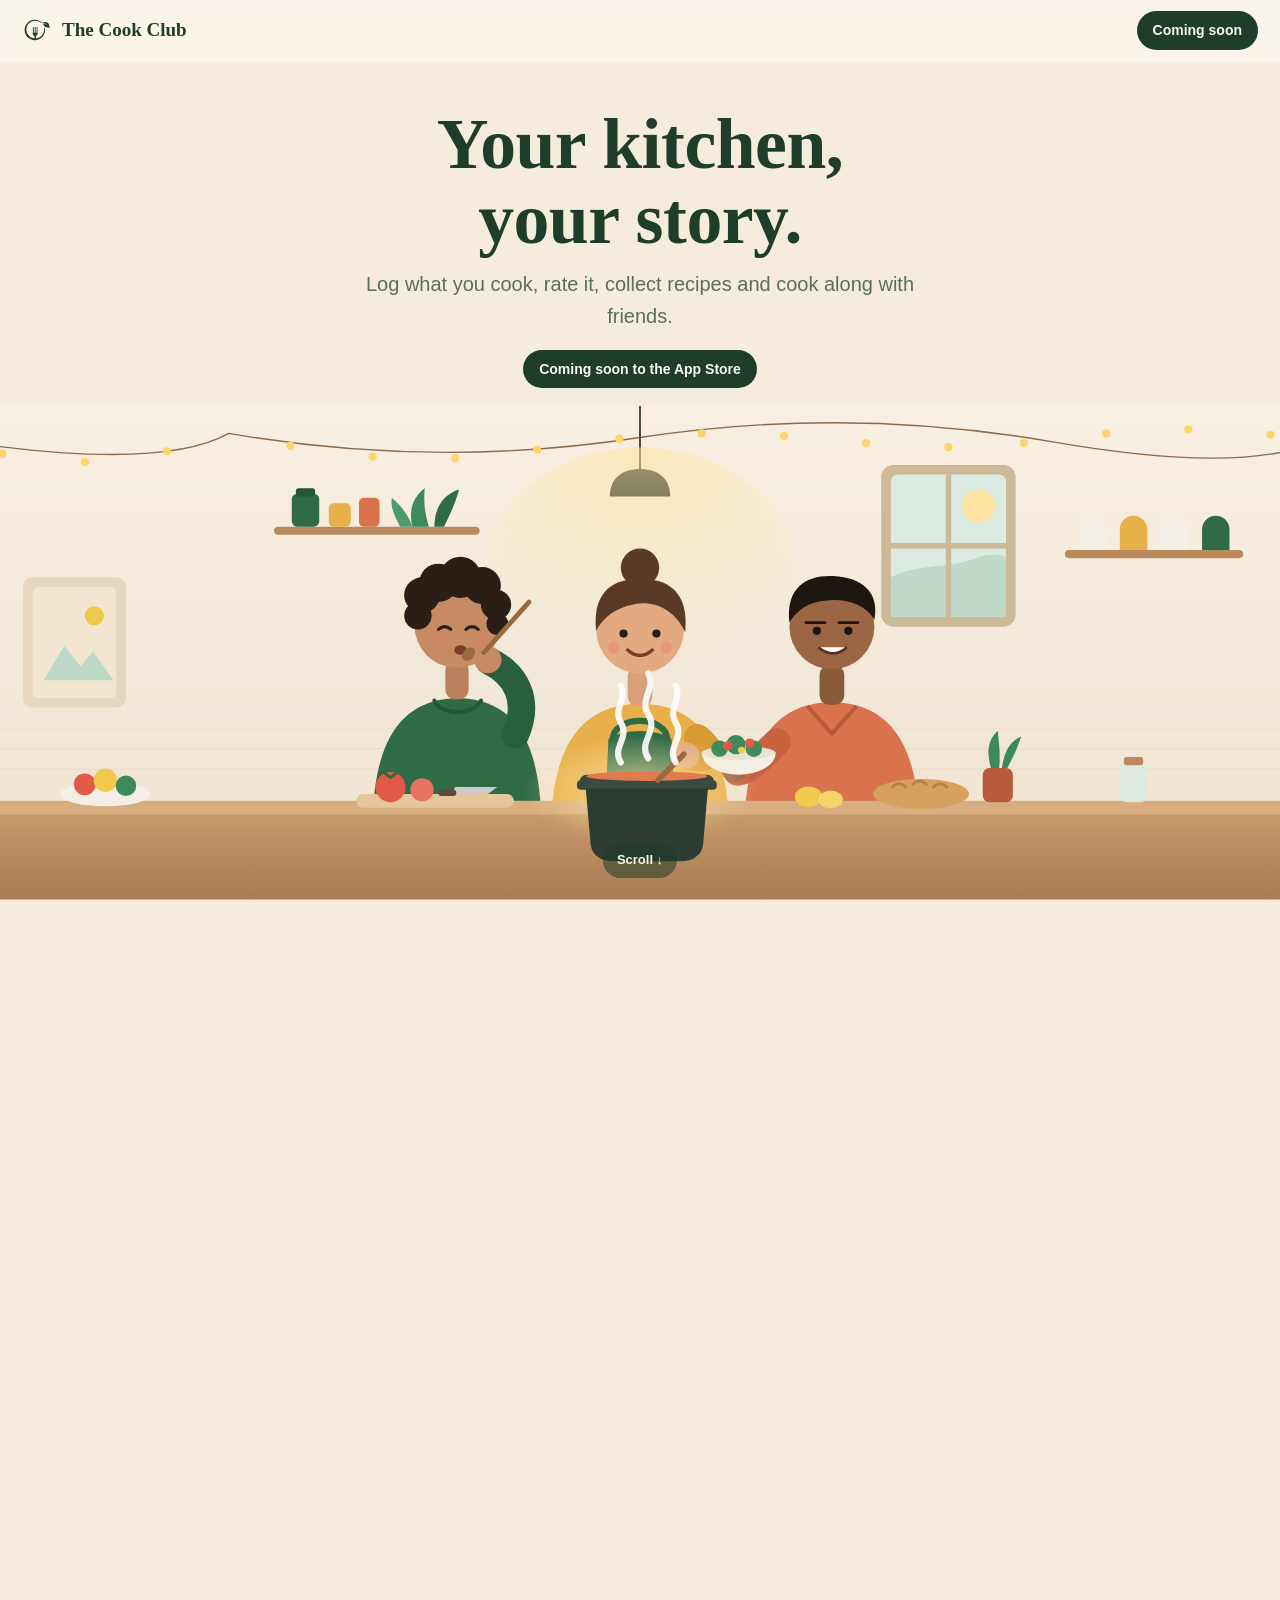
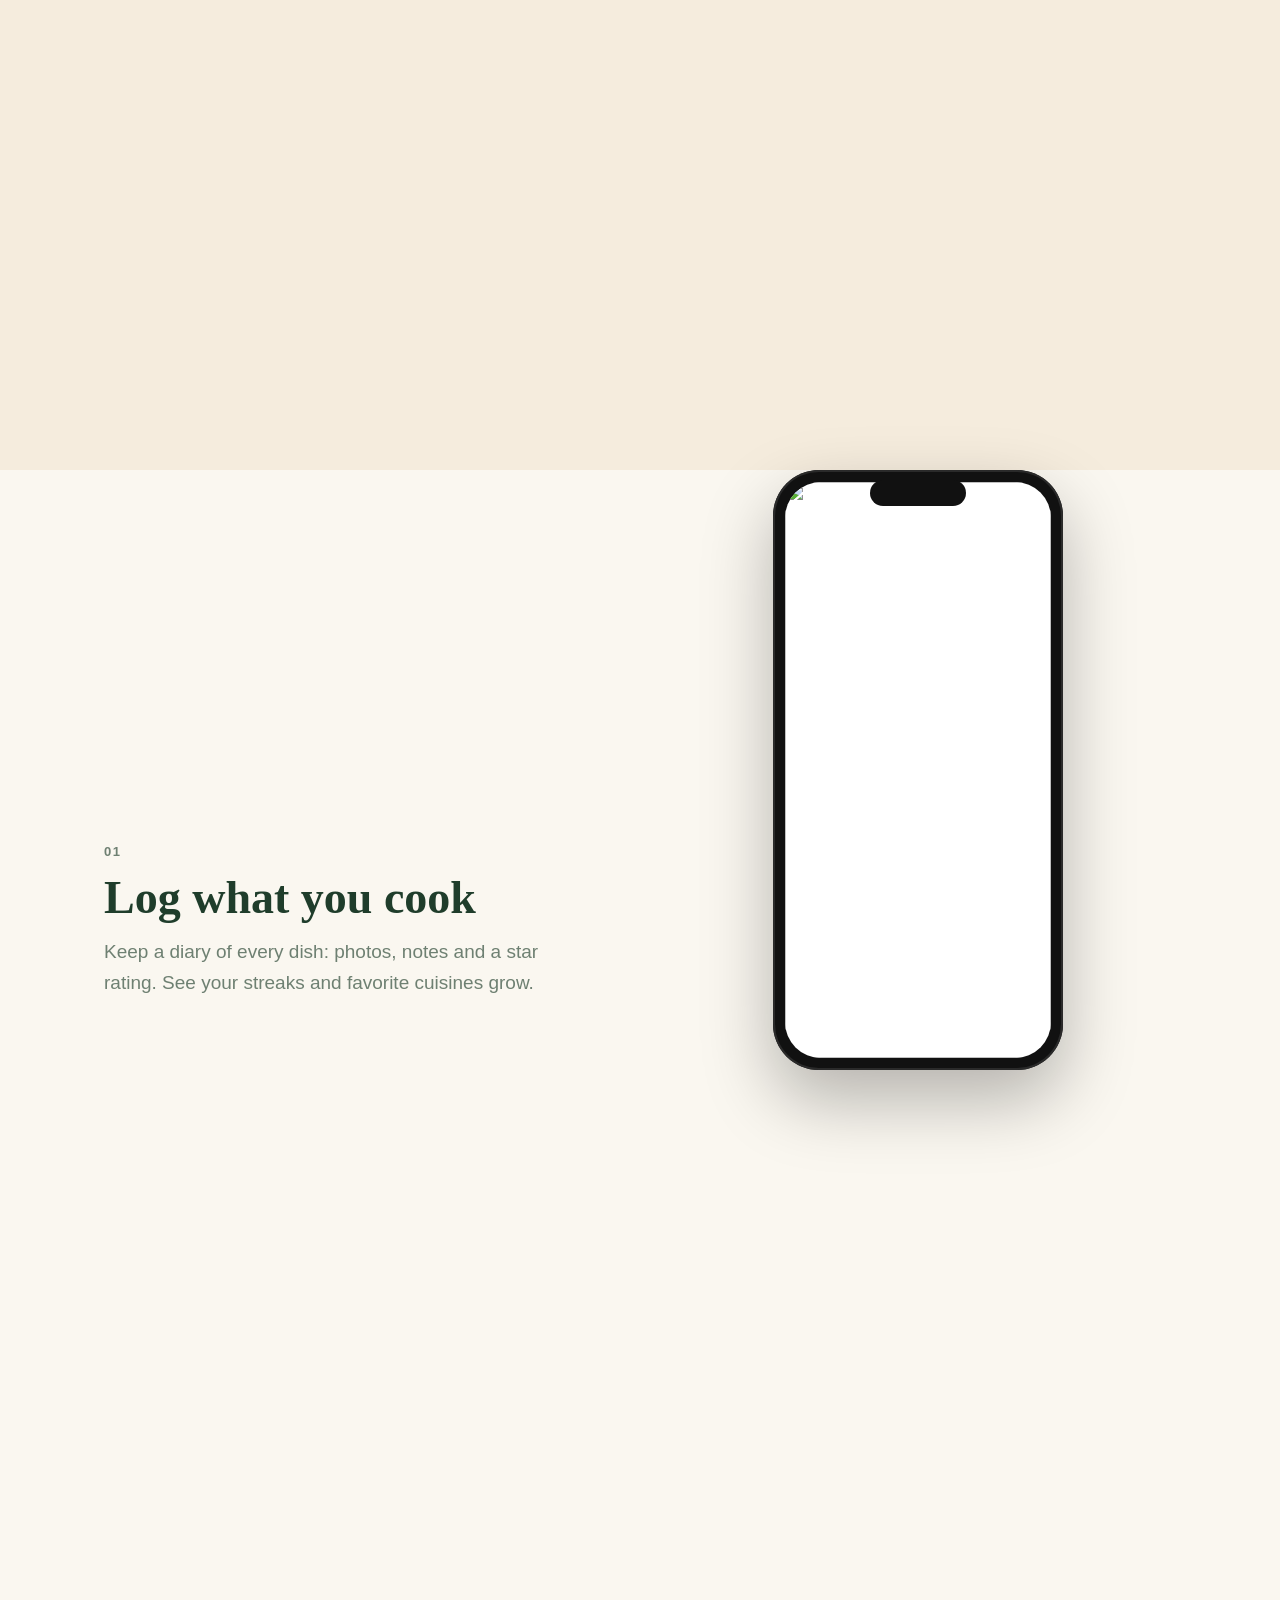
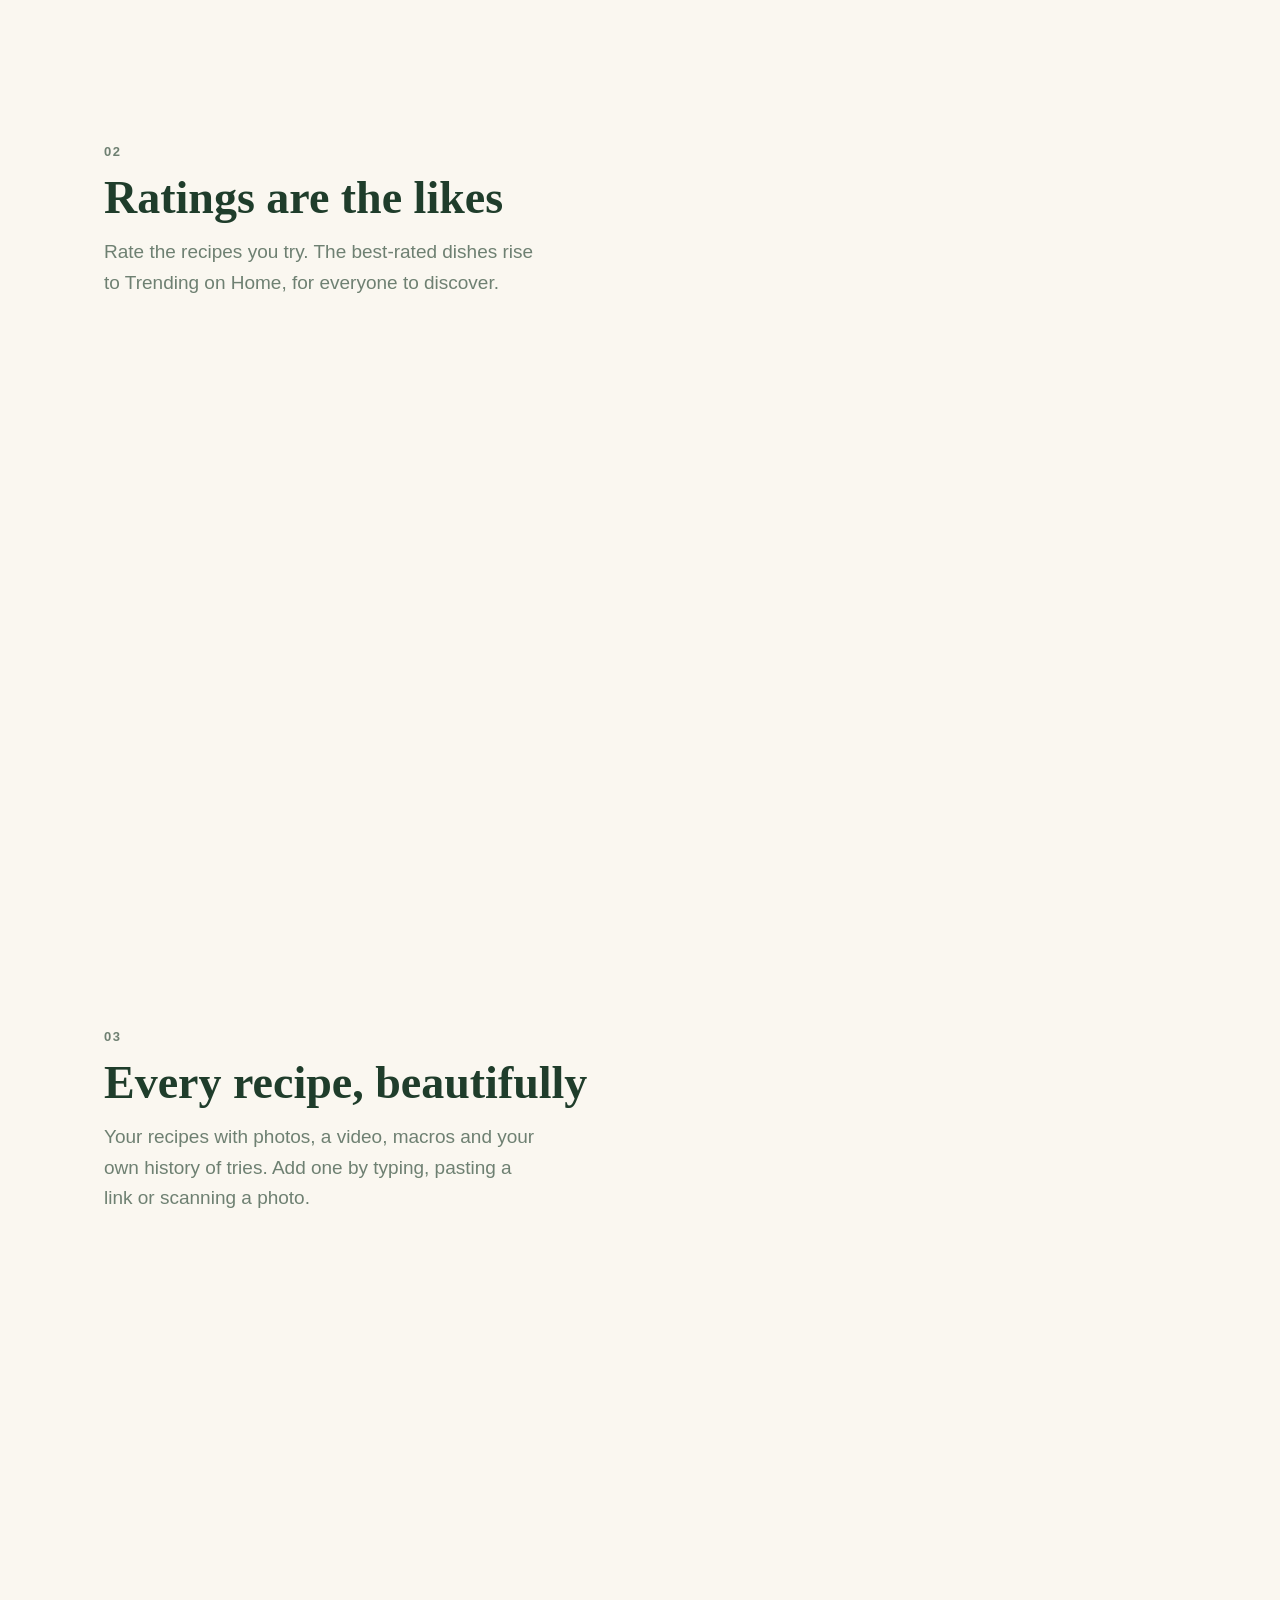
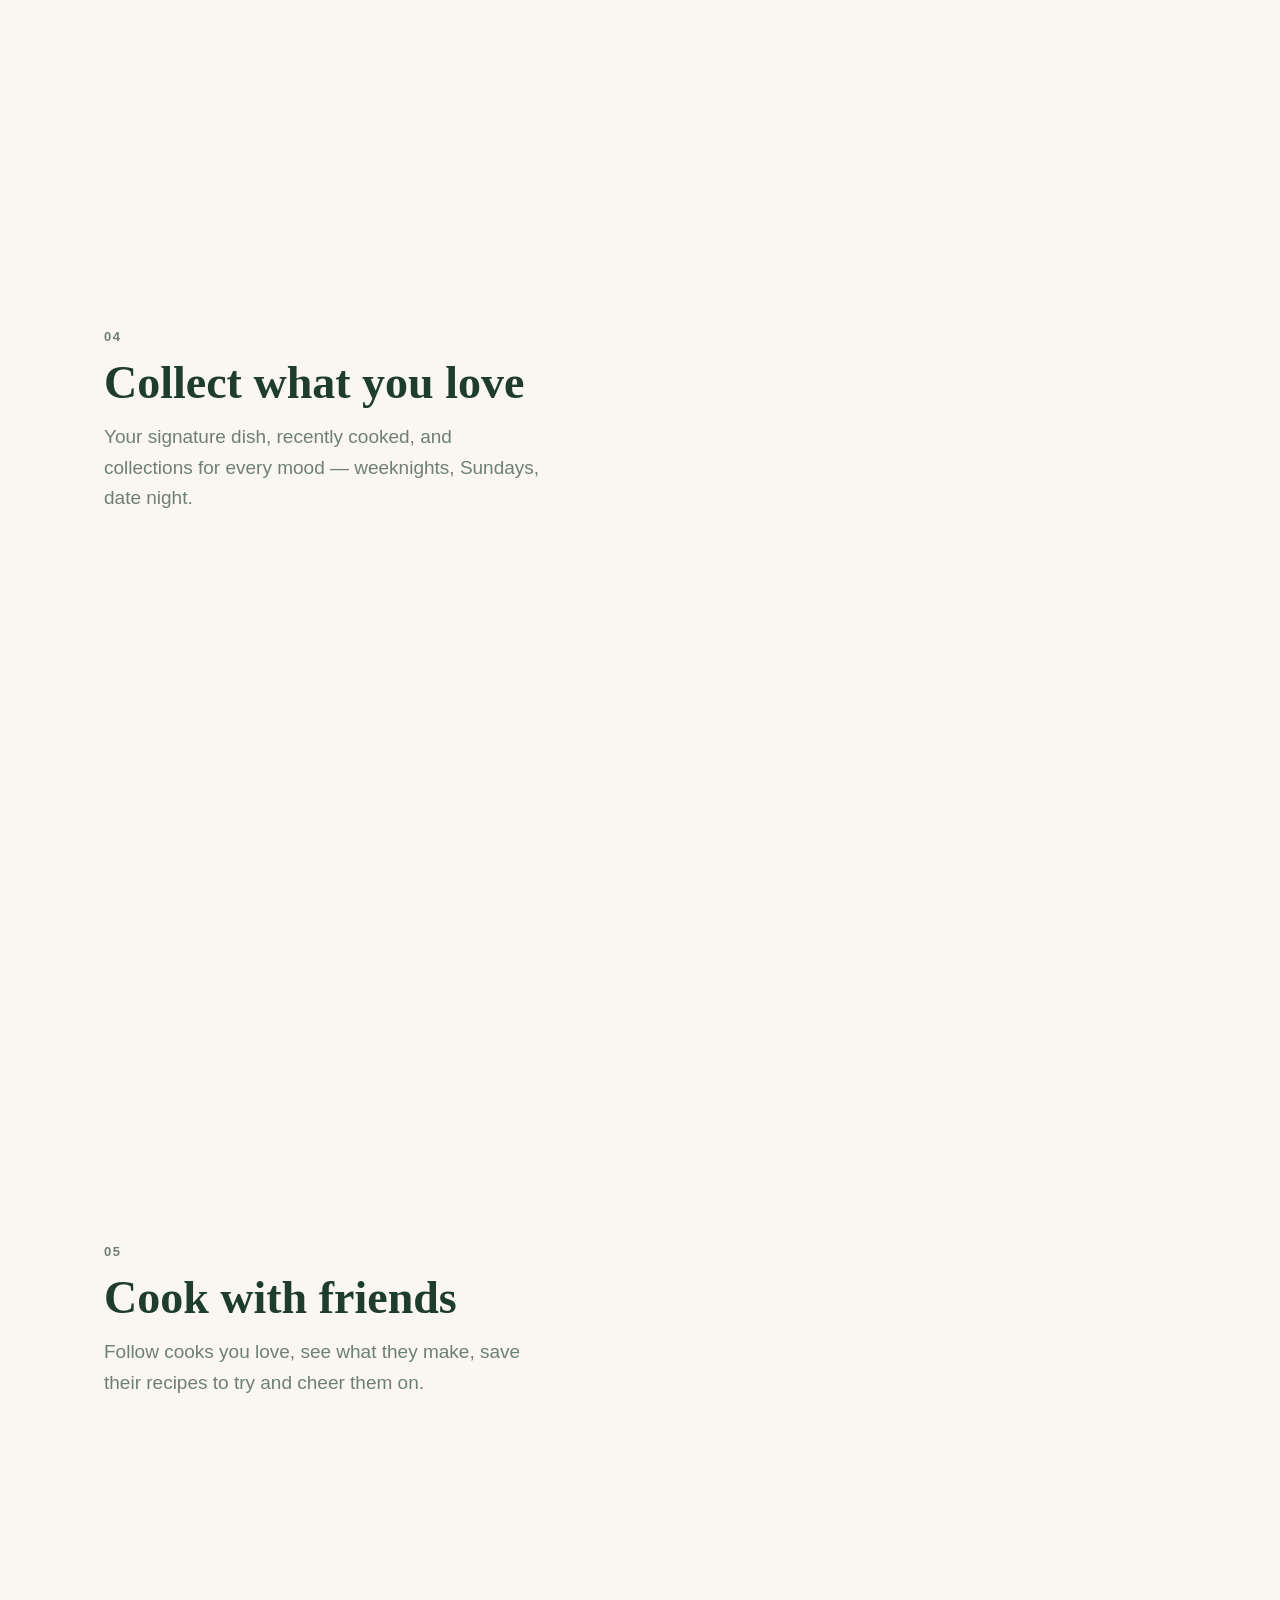
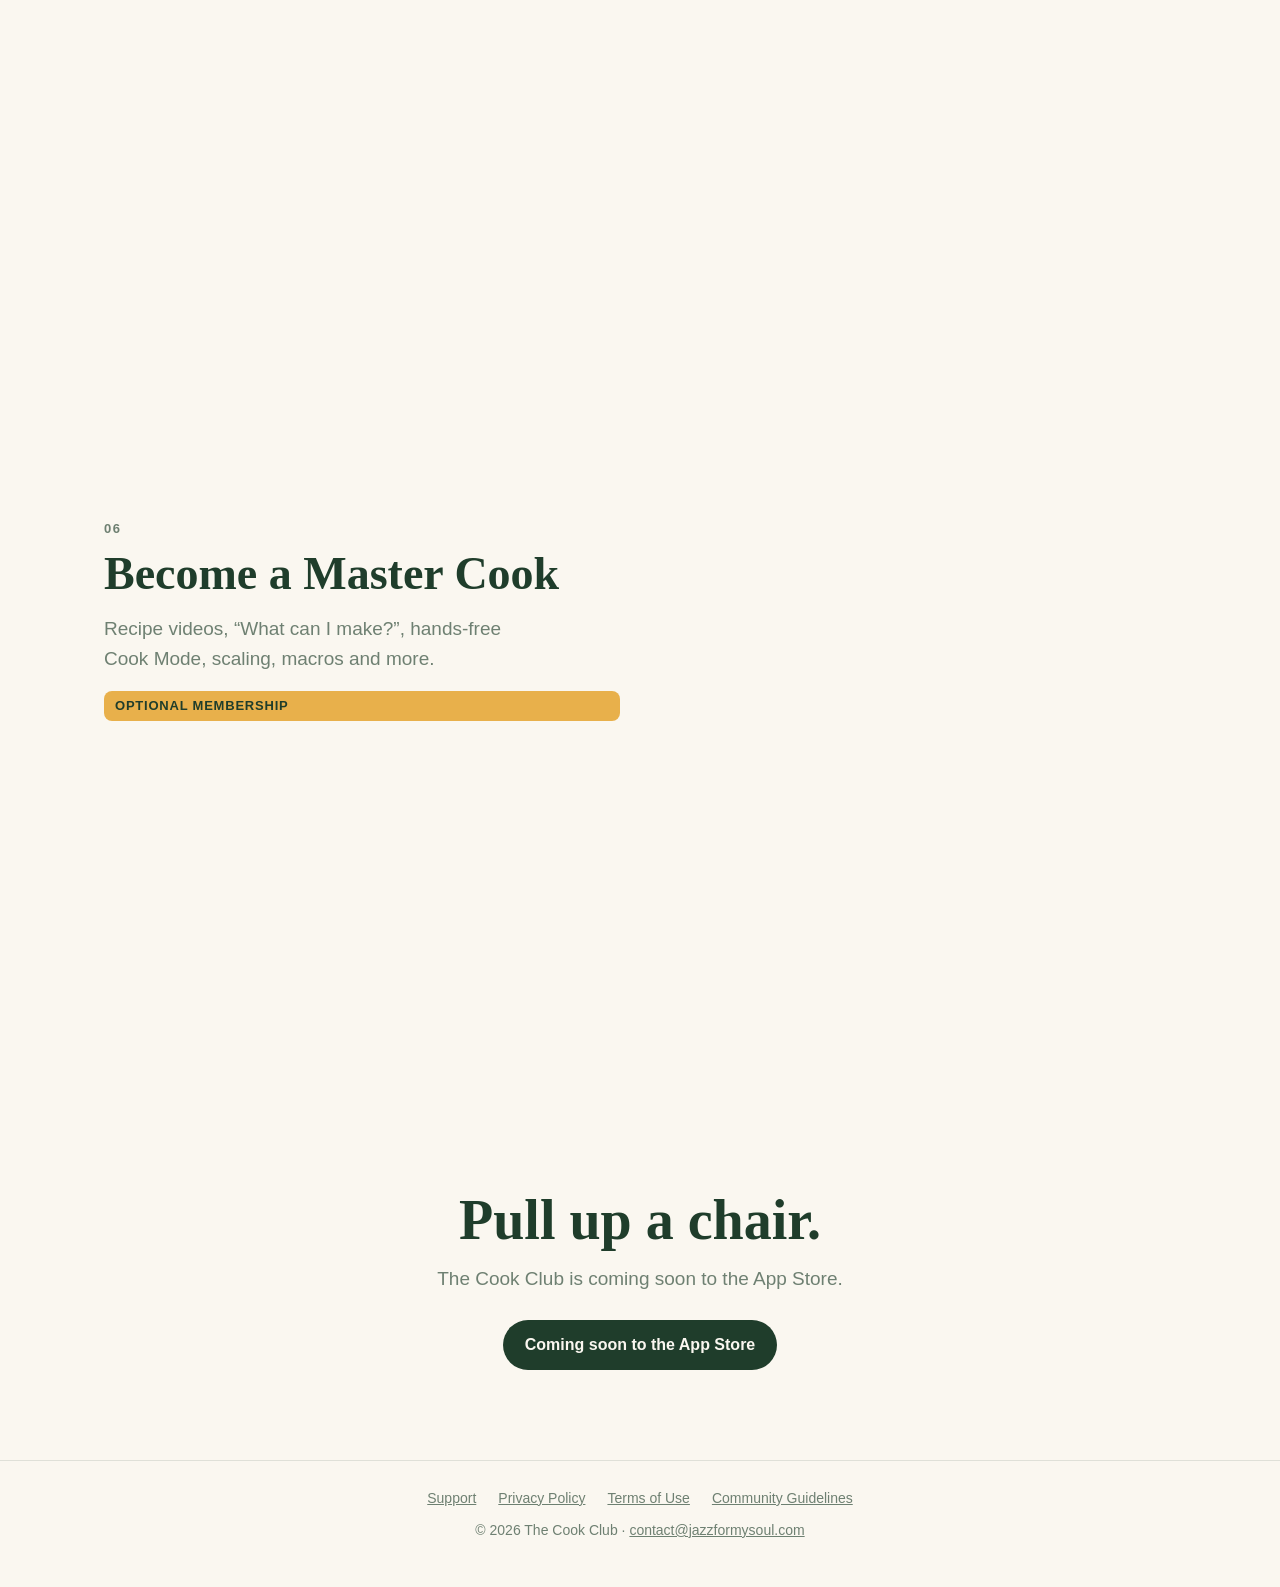
==== index.html @ 95373dc4 "Add files via upload" ====
<!doctype html>
<html lang="en"><head><meta charset="utf-8">
<meta name="viewport" content="width=device-width,initial-scale=1">
<title>The Cook Club — your kitchen, your story</title>
<meta name="description" content="Log what you cook, rate it, collect recipes and cook along with friends. Coming soon to the App Store.">
<meta name="color-scheme" content="light dark">
<meta property="og:title" content="The Cook Club — your kitchen, your story">
<meta property="og:description" content="Log what you cook, rate it, collect recipes and cook along with friends.">
<meta property="og:image" content="https://jointhecookclub.com/email/welcome-cooking.png">
<link rel="icon" href="logo.svg" type="image/svg+xml">
<link rel="apple-touch-icon" href="logo.png">
<style>
:root{ --bg:#FAF7F0; --card:#fff; --text:#1F3D2B; --muted:rgba(31,61,43,.64); --line:rgba(31,61,43,.12); --soft:#EFE9DA; --wall:#F5ECDD; }
@media (prefers-color-scheme: dark){ :root{ --bg:#121212; --card:#1E1E1E; --text:#E3E3E3; --muted:rgba(255,255,255,.62); --line:rgba(255,255,255,.10); --soft:#262626; } }
*{ box-sizing:border-box; }
html{ -webkit-text-size-adjust:100%; }
body{ margin:0; background:var(--bg); color:var(--text); font-family:-apple-system,BlinkMacSystemFont,"Segoe UI",Roboto,Helvetica,Arial,sans-serif; font-size:17px; line-height:1.6; overflow-x:hidden; }
.serif{ font-family:Georgia,"Times New Roman",serif; }
/* header */
header{ position:fixed; inset:0 0 auto 0; z-index:50; height:62px; display:flex; align-items:center; justify-content:space-between; padding:0 22px;
  background:color-mix(in srgb, var(--bg) 78%, transparent); backdrop-filter:saturate(1.4) blur(14px); -webkit-backdrop-filter:saturate(1.4) blur(14px); border-bottom:1px solid transparent; transition:border-color .3s; }
header.scrolled{ border-bottom-color:var(--line); }
header .brand{ display:flex; align-items:center; gap:10px; font-family:Georgia,serif; font-weight:700; font-size:19px; color:var(--text); text-decoration:none; }
header .brand svg{ width:30px; height:30px; }
.pill{ display:inline-block; background:var(--text); color:var(--bg); border-radius:999px; padding:8px 16px; font-weight:700; font-size:14px; }
/* hero: the picture moves while you scroll */
.hero{ height:230vh; position:relative; background:var(--wall); }
.hero .stick{ position:sticky; top:0; height:100vh; overflow:hidden; display:flex; flex-direction:column; }
.hero .title{ position:relative; z-index:5; text-align:center; padding:calc(62px + 5vh) 20px 2vh; color:#1F3D2B; will-change:transform,opacity; }
.hero h1{ font-family:Georgia,serif; font-size:clamp(36px,5.6vw,72px); line-height:1.04; margin:0 0 12px; letter-spacing:-.5px; }
.hero .sub{ font-size:clamp(16px,1.8vw,20px); color:rgba(31,61,43,.72); max-width:560px; margin:0 auto 18px; }
.hero .pill{ background:#1F3D2B; color:#FAF7F0; }
.scene{ position:relative; flex:1; min-height:0; transform-origin:50% 100%; will-change:transform; }
.scene svg{ position:absolute; inset:0; width:100%; height:100%; display:block; }
.hint{ position:absolute; left:50%; bottom:22px; transform:translateX(-50%); z-index:6; font-size:13px; font-weight:700; color:#FAF7F0; background:rgba(31,61,43,.55); padding:7px 14px; border-radius:999px; transition:opacity .4s; }
/* steam + lights */
@keyframes steam{ 0%{ transform:translateY(14px); opacity:0 } 25%{ opacity:.95 } 100%{ transform:translateY(-46px); opacity:0 } }
.st{ animation:steam 3.2s ease-in-out infinite; }
.s2{ animation-delay:1.05s } .s3{ animation-delay:2.1s }
@keyframes twinkle{ 0%,100%{ opacity:1 } 50%{ opacity:.45 } }
#lights circle{ animation:twinkle 2.6s ease-in-out infinite; } #lights circle:nth-child(2n){ animation-delay:1.3s }
/* features with the phone that stays */
.features{ position:relative; max-width:1120px; margin:0 auto; padding:0 24px; display:grid; grid-template-columns:1fr 1fr; gap:40px; }
.phone-col{ position:relative; }
.phone{ position:sticky; top:calc(50vh - 300px); margin:0 auto; width:290px; height:600px; border-radius:46px; background:#111; padding:12px; box-shadow:0 30px 70px rgba(0,0,0,.28), inset 0 0 0 2px #2a2a2a; }
.phone .screen{ position:relative; width:100%; height:100%; border-radius:36px; overflow:hidden; background:#fff; }
.phone img{ position:absolute; inset:0; width:100%; height:100%; object-fit:cover; object-position:top; opacity:0; transform:scale(1.04); transition:opacity .6s ease, transform .8s ease; }
.phone img.on{ opacity:1; transform:none; }
.phone .notch{ position:absolute; top:10px; left:50%; transform:translateX(-50%); width:96px; height:26px; background:#111; border-radius:20px; z-index:2; }
.step{ min-height:100vh; display:flex; flex-direction:column; justify-content:center; padding:40px 0; }
.step .num{ font-weight:800; font-size:13px; letter-spacing:.12em; color:var(--muted); margin-bottom:10px; }
.step h2{ font-family:Georgia,serif; font-size:clamp(30px,4vw,46px); line-height:1.1; margin:0 0 14px; }
.step p{ color:var(--muted); font-size:19px; max-width:440px; margin:0; }
.step{ opacity:.25; transform:translateY(24px); transition:opacity .6s, transform .6s; }
.step.in{ opacity:1; transform:none; }
.mc{ display:inline-block; margin-top:16px; font-size:13px; font-weight:800; letter-spacing:.06em; background:#E8B04B; color:#1F3D2B; padding:5px 11px; border-radius:8px; }
/* end */
.end{ text-align:center; padding:120px 24px 90px; }
.end h2{ font-family:Georgia,serif; font-size:clamp(32px,5vw,56px); margin:0 0 12px; line-height:1.1; }
.end p{ color:var(--muted); margin:0 0 26px; font-size:19px; }
footer{ border-top:1px solid var(--line); padding:26px 24px 46px; font-size:14px; color:var(--muted); text-align:center; }
footer nav{ display:flex; flex-wrap:wrap; justify-content:center; gap:8px 22px; margin-bottom:10px; }
footer a{ color:var(--muted); }
/* phones: picture on top, words scroll under it */
.mini{ display:none; }
@media (max-width: 760px){
  .features{ grid-template-columns:1fr; gap:0; }
  .phone-col{ display:none; }
  .step{ min-height:auto; padding:56px 0 30px; text-align:center; align-items:center; }
  .step p{ font-size:17px; }
  .mini{ display:block; width:210px; height:434px; margin:0 auto 26px; border-radius:34px; background:#111; padding:9px; box-shadow:0 22px 50px rgba(0,0,0,.25); }
  .mini img{ width:100%; height:100%; object-fit:cover; object-position:top; border-radius:26px; display:block; }
}
@media (prefers-reduced-motion: reduce){ .st,#lights circle{ animation:none } .step{ opacity:1; transform:none } }
</style></head>
<body>
<header id="hdr"><a class="brand" href="./"><svg aria-hidden="true" xmlns="http://www.w3.org/2000/svg" viewBox="0 0 453 384"><path fill="currentColor" d="M345.7,164.7 A154.5,154.5 0 1 1 290.7,71.4 C303,80 312,84 322,85 L322,91.5 C311,91 300,88 271.0,71.4 A134.0,134.0 0 1 0 332.8,166.9 A6.5,6.5 0 0 1 345.7,164.7 Z"/><path fill="currentColor" fill-rule="evenodd" d="M320,90 C322,79 338,72 356,73 C384,75 404,92 411,118 C414,131 415,146 418,161 C402,157 383,156 365,151 C342,144 324,128 320,90 Z M324,91.5 C344,96 364,103 384,114 C364,106 344,99.5 323.5,96.5 Z"/><path fill="currentColor" d="M164.5,151 a6.5,6.5 0 0 1 13,0 V238 h-13 Z M192.5,151 a6.5,6.5 0 0 1 13,0 V238 h-13 Z M220.5,151 a6.5,6.5 0 0 1 13,0 V238 h-13 Z M164,232 H234 Q236,232 236,234 V249 C236,263 224,274 209.5,282 V330 H188.5 V282 C174,274 162,263 162,249 V234 Q162,232 164,232 Z"/></svg>The Cook Club</a><span class="pill">Coming soon</span></header>

<section class="hero" id="hero">
  <div class="stick">
    <div class="title" id="title">
      <h1>Your kitchen,<br>your story.</h1>
      <div class="sub">Log what you cook, rate it, collect recipes and cook along with friends.</div>
      <span class="pill">Coming soon to the App Store</span>
    </div>
    <div class="scene" id="scene"><svg xmlns="http://www.w3.org/2000/svg" viewBox="-400 0 2000 720" preserveAspectRatio="xMidYMax slice" role="img" aria-label="Three friends cooking together in a warm kitchen">
  <defs>
    <linearGradient id="wall" x1="0" y1="0" x2="0" y2="1"><stop offset="0" stop-color="#F7EFE2"/><stop offset="1" stop-color="#EFE3CF"/></linearGradient>
    <linearGradient id="counter" x1="0" y1="0" x2="0" y2="1"><stop offset="0" stop-color="#C99A6B"/><stop offset="1" stop-color="#A97B52"/></linearGradient>
    <radialGradient id="glow" cx="0.5" cy="0.5" r="0.5"><stop offset="0" stop-color="#FFE7A8" stop-opacity=".75"/><stop offset="1" stop-color="#FFE7A8" stop-opacity="0"/></radialGradient>
    <radialGradient id="lampglow" cx="0.5" cy="0" r="0.8"><stop offset="0" stop-color="#FFE3A0" stop-opacity=".55"/><stop offset="1" stop-color="#FFE3A0" stop-opacity="0"/></radialGradient>
  </defs>

  <!-- ===== back layer: wall, window, shelf, lamps ===== -->
  <g id="bg">
    <rect x="-400" width="2000" height="720" fill="url(#wall)"/>
    <!-- tiles -->
    <g opacity=".35" stroke="#E2D2B8" stroke-width="2">
      <path d="M-400 470 H1600 M-400 500 H1600 M-400 530 H1600"/>
    </g>
    <!-- window -->
    <rect x="952" y="86" width="196" height="236" rx="18" fill="#CDB89A"/>
    <rect x="966" y="100" width="168" height="208" rx="10" fill="#DCEBE2"/>
    <circle cx="1094" cy="146" r="24" fill="#FFE3A0"/>
    <path d="M966 250 C1010 228 1050 238 1090 222 C1110 214 1124 216 1134 220 V308 H966Z" fill="#BFD9C8"/>
    <rect x="1046" y="100" width="8" height="208" fill="#CDB89A"/>
    <rect x="966" y="200" width="168" height="8" fill="#CDB89A"/>
    <!-- shelf -->
    <rect x="66" y="176" width="300" height="12" rx="6" fill="#B98A5E"/>
    <rect x="92" y="128" width="40" height="48" rx="8" fill="#2F6B45"/>
    <rect x="98" y="120" width="28" height="12" rx="4" fill="#24563A"/>
    <rect x="146" y="142" width="32" height="34" rx="7" fill="#E8B04B"/>
    <rect x="190" y="134" width="30" height="42" rx="7" fill="#D9734E"/>
    <path d="M268 176 C262 150 270 132 286 120 C284 140 286 156 292 176Z" fill="#3E8A5A"/>
    <path d="M300 176 C300 146 316 128 336 122 C330 144 322 160 314 176Z" fill="#2F6B45"/>
    <path d="M250 176 C240 158 236 146 238 134 C252 146 262 160 268 176Z" fill="#4F9A69"/>
    <!-- string lights -->
    <path d="M-400 50 Q-100 96 0 40 Q300 92 600 46 T1200 52 T1600 44" fill="none" stroke="#8C6A4A" stroke-width="2"/>
    <g id="lights" fill="#FFD46B">
      <circle cx="-330" cy="70" r="6"/><circle cx="-210" cy="82" r="6"/><circle cx="-90" cy="66" r="6"/><circle cx="90" cy="58" r="6"/><circle cx="210" cy="74" r="6"/><circle cx="330" cy="76" r="6"/><circle cx="450" cy="64" r="6"/>
      <circle cx="570" cy="48" r="6"/><circle cx="690" cy="40" r="6"/><circle cx="810" cy="44" r="6"/><circle cx="930" cy="54" r="6"/><circle cx="1050" cy="60" r="6"/><circle cx="1160" cy="54" r="6"/><circle cx="1280" cy="40" r="6"/><circle cx="1400" cy="34" r="6"/><circle cx="1520" cy="42" r="6"/>
    </g>
    <rect x="1220" y="210" width="260" height="12" rx="6" fill="#B98A5E"/>
    <path d="M1240 210 h40 v-30 a20 20 0 0 0 -40 0Z" fill="#F4EFE6"/><path d="M1300 210 h40 v-30 a20 20 0 0 0 -40 0Z" fill="#E8B04B"/>
    <path d="M1360 210 h40 v-30 a20 20 0 0 0 -40 0Z" fill="#F4EFE6"/><path d="M1420 210 h40 v-30 a20 20 0 0 0 -40 0Z" fill="#2F6B45"/>
    <rect x="-300" y="250" width="150" height="190" rx="14" fill="#E6D7BE"/><rect x="-286" y="264" width="122" height="162" rx="8" fill="#F2E6D1"/>
    <path d="M-270 400 l30 -50 l24 30 l18 -22 l30 42Z" fill="#BFD9C8"/><circle cx="-196" cy="306" r="14" fill="#F2C94C"/>
    <!-- pendant lamp -->
    <line x1="600" y1="0" x2="600" y2="96" stroke="#5B4A3A" stroke-width="3"/>
    <path d="M556 132 C556 104 576 92 600 92 C624 92 644 104 644 132Z" fill="#2E3B33"/>
    <ellipse cx="600" cy="250" rx="230" ry="190" fill="url(#lampglow)"/>
  </g>

  <!-- ===== middle layer: three friends ===== -->
  <g id="people">
    <!-- Friend A (left): tasting from a spoon -->
    <g id="friendA">
      <path d="M210 600 C214 486 252 428 334 426 C416 428 452 486 456 600Z" fill="#2F6B45"/>
      <path d="M300 430 C310 452 358 452 368 430" fill="none" stroke="#24563A" stroke-width="6" stroke-linecap="round"/>
      <rect x="316" y="372" width="34" height="56" rx="14" fill="#B9825C"/>
      <circle cx="333" cy="320" r="62" fill="#C68B62"/>
      <g fill="#2B1E17">
        <circle cx="282" cy="276" r="26"/><circle cx="306" cy="258" r="28"/><circle cx="338" cy="250" r="30"/><circle cx="370" cy="262" r="27"/>
        <circle cx="390" cy="290" r="22"/><circle cx="276" cy="306" r="20"/><circle cx="392" cy="318" r="16"/>
      </g>
      <!-- eyes closed (tasting, happy) -->
      <path d="M306 326 q9 -8 18 0 M346 326 q9 -8 18 0" fill="none" stroke="#2B1E17" stroke-width="4.5" stroke-linecap="round"/>
      <circle cx="304" cy="344" r="9" fill="#E07B6A" opacity=".35"/><circle cx="370" cy="344" r="9" fill="#E07B6A" opacity=".35"/>
      <ellipse cx="338" cy="356" rx="9" ry="7" fill="#7A3B2B"/>
      <!-- arm up with spoon -->
      <path d="M418 480 C440 430 420 392 380 372" fill="none" stroke="#28603E" stroke-width="40" stroke-linecap="round"/>
      <circle cx="378" cy="370" r="20" fill="#C68B62"/>
      <path d="M372 360 L438 286" stroke="#9A6A3F" stroke-width="7" stroke-linecap="round"/>
      <ellipse cx="350" cy="362" rx="11" ry="8" fill="#9A6A3F" transform="rotate(-48 350 362)"/>
    </g>

    <!-- Friend B (center): stirring the pot -->
    <g id="friendB">
      <path d="M470 610 C474 494 514 436 600 434 C686 436 726 494 730 610Z" fill="#E8B04B"/>
      <path d="M548 610 L554 486 C574 470 626 470 646 486 L652 610Z" fill="#2F6B45"/>
      <path d="M560 488 C560 450 640 450 640 488" fill="none" stroke="#2F6B45" stroke-width="9"/>
      <rect x="582" y="380" width="36" height="58" rx="14" fill="#D9A07A"/>
      <circle cx="600" cy="326" r="64" fill="#E3AA82"/>
      <!-- hair + bun -->
      <circle cx="600" cy="236" r="28" fill="#5A3A26"/>
      <path d="M536 328 C530 266 566 252 600 252 C640 252 672 270 666 330 C652 300 626 286 600 288 C574 290 548 304 536 328Z" fill="#5A3A26"/>
      <circle cx="576" cy="332" r="6" fill="#2B1E17"/><circle cx="624" cy="332" r="6" fill="#2B1E17"/>
      <circle cx="562" cy="352" r="9" fill="#E07B6A" opacity=".35"/><circle cx="638" cy="352" r="9" fill="#E07B6A" opacity=".35"/>
      <path d="M582 356 q18 16 36 0" fill="none" stroke="#7A3B2B" stroke-width="5" stroke-linecap="round"/>
      <!-- arm to the spoon in the pot -->
      <path d="M684 484 C708 504 706 516 676 512" fill="none" stroke="#D99A35" stroke-width="40" stroke-linecap="round"/>
      <circle cx="668" cy="510" r="19" fill="#E3AA82"/>
    </g>

    <!-- Friend C (right): bringing a salad -->
    <g id="friendC">
      <path d="M752 610 C756 492 796 434 880 432 C964 434 1004 492 1008 610Z" fill="#D9734E"/>
      <path d="M844 438 L880 478 L916 438" fill="none" stroke="#B85A3A" stroke-width="6" stroke-linejoin="round"/>
      <rect x="862" y="378" width="36" height="58" rx="14" fill="#8A5A3C"/>
      <circle cx="880" cy="322" r="62" fill="#9C6644"/>
      <path d="M818 316 C812 262 846 246 882 248 C924 250 950 272 942 312 C930 290 900 280 870 284 C846 286 828 298 818 316Z" fill="#1E1611"/>
      <circle cx="858" cy="328" r="6" fill="#1E1611"/><circle cx="904" cy="328" r="6" fill="#1E1611"/>
      <path d="M842 316 h28 M890 316 h28" stroke="#1E1611" stroke-width="4" stroke-linecap="round"/>
      <path d="M860 352 q22 18 42 0" fill="#fff" stroke="#5A2E1E" stroke-width="4" stroke-linejoin="round"/>
      <!-- arm forward holding a bowl -->
      <path d="M800 490 C770 520 760 532 742 534" fill="none" stroke="#C7623F" stroke-width="40" stroke-linecap="round"/>
      <circle cx="738" cy="530" r="19" fill="#9C6644"/>
      <path d="M690 506 h108 a54 32 0 0 1 -108 0Z" fill="#F4EFE6"/>
      <ellipse cx="744" cy="506" rx="54" ry="10" fill="#E9E2D3"/>
      <g fill="#3E8A5A"><circle cx="716" cy="500" r="12"/><circle cx="740" cy="494" r="14"/><circle cx="766" cy="500" r="12"/></g>
      <circle cx="728" cy="496" r="7" fill="#E05A47"/><circle cx="760" cy="492" r="7" fill="#E05A47"/><circle cx="748" cy="502" r="5" fill="#F2C94C"/>
    </g>
  </g>

  <!-- ===== front layer: counter, pot, food ===== -->
  <g id="fg">
    <rect x="-400" y="588" width="2000" height="132" fill="url(#counter)"/>
    <rect x="-400" y="576" width="2000" height="20" fill="#D8AE80"/>
    <!-- glow + pot -->
    <ellipse cx="600" cy="560" rx="170" ry="80" fill="url(#glow)"/>
    <rect x="508" y="546" width="20" height="14" rx="6" fill="#3A4A40"/>
    <rect x="692" y="546" width="20" height="14" rx="6" fill="#3A4A40"/>
    <path d="M520 548 H700 L692 640 C690 656 676 664 660 664 H560 C544 664 530 656 528 640Z" fill="#2E3B33"/>
    <rect x="512" y="538" width="196" height="20" rx="10" fill="#3A4A40"/>
    <ellipse cx="610" cy="540" rx="88" ry="7" fill="#E07B4F"/>
    <path d="M664 508 L626 546" stroke="#9A6A3F" stroke-width="8" stroke-linecap="round"/>
    <!-- cutting board with tomatoes + knife (left) -->
    <rect x="186" y="566" width="230" height="20" rx="10" fill="#E6C79C"/>
    <circle cx="236" cy="556" r="22" fill="#E05A47"/><path d="M228 536 l8 6 l8 -6" fill="none" stroke="#2F6B45" stroke-width="4" stroke-linecap="round"/>
    <circle cx="282" cy="560" r="17" fill="#E8735F"/>
    <path d="M326 566 h52 l14 -10 h-62Z" fill="#C9CDD0"/><rect x="306" y="560" width="26" height="9" rx="4" fill="#5B4A3A"/>
    <!-- bread + herbs (right) -->
    <ellipse cx="1010" cy="566" rx="70" ry="22" fill="#D6A15E"/>
    <path d="M968 556 q10 -10 20 0 M998 552 q10 -10 20 0 M1028 556 q10 -10 20 0" fill="none" stroke="#B9823F" stroke-width="4" stroke-linecap="round"/>
    <rect x="1100" y="528" width="44" height="50" rx="10" fill="#B85A3A"/>
    <path d="M1112 528 C1104 500 1110 484 1122 474 C1124 494 1126 510 1124 528Z M1128 528 C1132 500 1142 488 1156 482 C1150 502 1142 516 1136 528Z" fill="#3E8A5A"/>
    <ellipse cx="-180" cy="566" rx="66" ry="18" fill="#F4EFE6"/><circle cx="-210" cy="552" r="16" fill="#E05A47"/><circle cx="-180" cy="546" r="17" fill="#F2C94C"/><circle cx="-150" cy="554" r="15" fill="#3E8A5A"/>
    <rect x="1300" y="520" width="40" height="58" rx="10" fill="#DCEBE2" opacity=".9"/><rect x="1306" y="512" width="28" height="12" rx="4" fill="#B98A5E"/>
    <!-- lemons -->
    <ellipse cx="846" cy="570" rx="20" ry="15" fill="#F2C94C"/><ellipse cx="878" cy="574" rx="18" ry="13" fill="#F5D46A"/>
  </g>

  <!-- steam (animated in the page) -->
  <g id="steam" fill="none" stroke="#fff" stroke-width="9" stroke-linecap="round" opacity=".9">
    <path class="st s1" d="M572 520 c-14 -22 14 -36 0 -58 c-12 -20 10 -34 0 -54"/>
    <path class="st s2" d="M612 514 c-16 -24 16 -40 0 -64 c-14 -22 12 -38 0 -60"/>
    <path class="st s3" d="M652 520 c-14 -22 14 -36 0 -58 c-12 -20 10 -34 0 -54"/>
  </g>
</svg>
</div>
    <div class="hint" id="hint">Scroll ↓</div>
  </div>
</section>

<section class="features" id="features">
  <div class="steps">
    <div class="step" data-shot="0"><div class="num">01</div><h2>Log what you cook</h2><p>Keep a diary of every dish: photos, notes and a star rating. See your streaks and favorite cuisines grow.</p></div>
    <div class="step" data-shot="1"><div class="num">02</div><h2>Ratings are the likes</h2><p>Rate the recipes you try. The best-rated dishes rise to Trending on Home, for everyone to discover.</p></div>
    <div class="step" data-shot="2"><div class="num">03</div><h2>Every recipe, beautifully</h2><p>Your recipes with photos, a video, macros and your own history of tries. Add one by typing, pasting a link or scanning a photo.</p></div>
    <div class="step" data-shot="3"><div class="num">04</div><h2>Collect what you love</h2><p>Your signature dish, recently cooked, and collections for every mood — weeknights, Sundays, date night.</p></div>
    <div class="step" data-shot="4"><div class="num">05</div><h2>Cook with friends</h2><p>Follow cooks you love, see what they make, save their recipes to try and cheer them on.</p></div>
    <div class="step" data-shot="5"><div class="num">06</div><h2>Become a Master Cook</h2><p>Recipe videos, “What can I make?”, hands-free Cook Mode, scaling, macros and more.</p><span class="mc">OPTIONAL MEMBERSHIP</span></div>
  </div>
  <div class="phone-col"><div class="phone"><div class="notch"></div><div class="screen"><img src="img/app-log.jpg" alt="" class="on"><img src="img/app-home.jpg" alt=""><img src="img/app-recipe.jpg" alt=""><img src="img/app-recipes.jpg" alt=""><img src="img/app-profile.jpg" alt=""><img src="img/app-premium.jpg" alt=""></div></div></div>
</section>

<section class="end">
  <h2>Pull up a chair.</h2>
  <p>The Cook Club is coming soon to the App Store.</p>
  <span class="pill" style="font-size:16px;padding:12px 22px;">Coming soon to the App Store</span>
</section>
<footer><nav><a href="support.html">Support</a><a href="privacy.html">Privacy Policy</a><a href="terms.html">Terms of Use</a><a href="guidelines.html">Community Guidelines</a></nav>© 2026 The Cook Club · <a href="mailto:contact@jazzformysoul.com">contact@jazzformysoul.com</a></footer>

<script>
(function(){
  var reduce = window.matchMedia && window.matchMedia('(prefers-reduced-motion: reduce)').matches;
  var hero = document.getElementById('hero'), scene = document.getElementById('scene'), title = document.getElementById('title'), hint = document.getElementById('hint'), hdr = document.getElementById('hdr');
  var L = { bg: scene.querySelector('#bg'), people: scene.querySelector('#people'), fg: scene.querySelector('#fg'), steam: scene.querySelector('#steam') };
  var ticking = false;
  function frame(){
    ticking = false;
    var y = window.scrollY, h = hero.offsetHeight - window.innerHeight;
    var p = Math.max(0, Math.min(1, y / h));
    hdr.classList.toggle('scrolled', y > 10);
    hint.style.opacity = p > 0.03 ? 0 : 1;
    if(reduce) return;
    // the words drift up and fade; the kitchen zooms in, each layer at its own speed
    title.style.transform = 'translateY(' + (-p * 160) + 'px)';
    title.style.opacity = String(1 - Math.min(1, p * 1.6));
    scene.style.transform = 'scale(' + (1 + p * 0.25) + ')';
    if(L.bg) L.bg.setAttribute('transform', 'translate(0 ' + (p * 50) + ')');
    if(L.people) L.people.setAttribute('transform', 'translate(0 ' + (-p * 20) + ')');
    if(L.fg){ L.fg.setAttribute('transform', 'translate(0 ' + (-p * 60) + ')'); L.steam.setAttribute('transform', 'translate(0 ' + (-p * 60) + ')'); }
  }
  window.addEventListener('scroll', function(){ if(!ticking){ ticking = true; requestAnimationFrame(frame); } }, { passive:true });
  window.addEventListener('resize', frame); frame();
  // the phone shows the screen for the step you're reading
  var shots = document.querySelectorAll('.phone img'), steps = document.querySelectorAll('.step');
  var io = new IntersectionObserver(function(es){ es.forEach(function(e){
    if(e.isIntersecting){ e.target.classList.add('in'); var i = +e.target.dataset.shot; shots.forEach(function(s, k){ s.classList.toggle('on', k === i); }); }
    else e.target.classList.remove('in');
  }); }, { rootMargin:'-45% 0px -45% 0px' });
  steps.forEach(function(s){ io.observe(s); });
})();
</script>
</body></html>
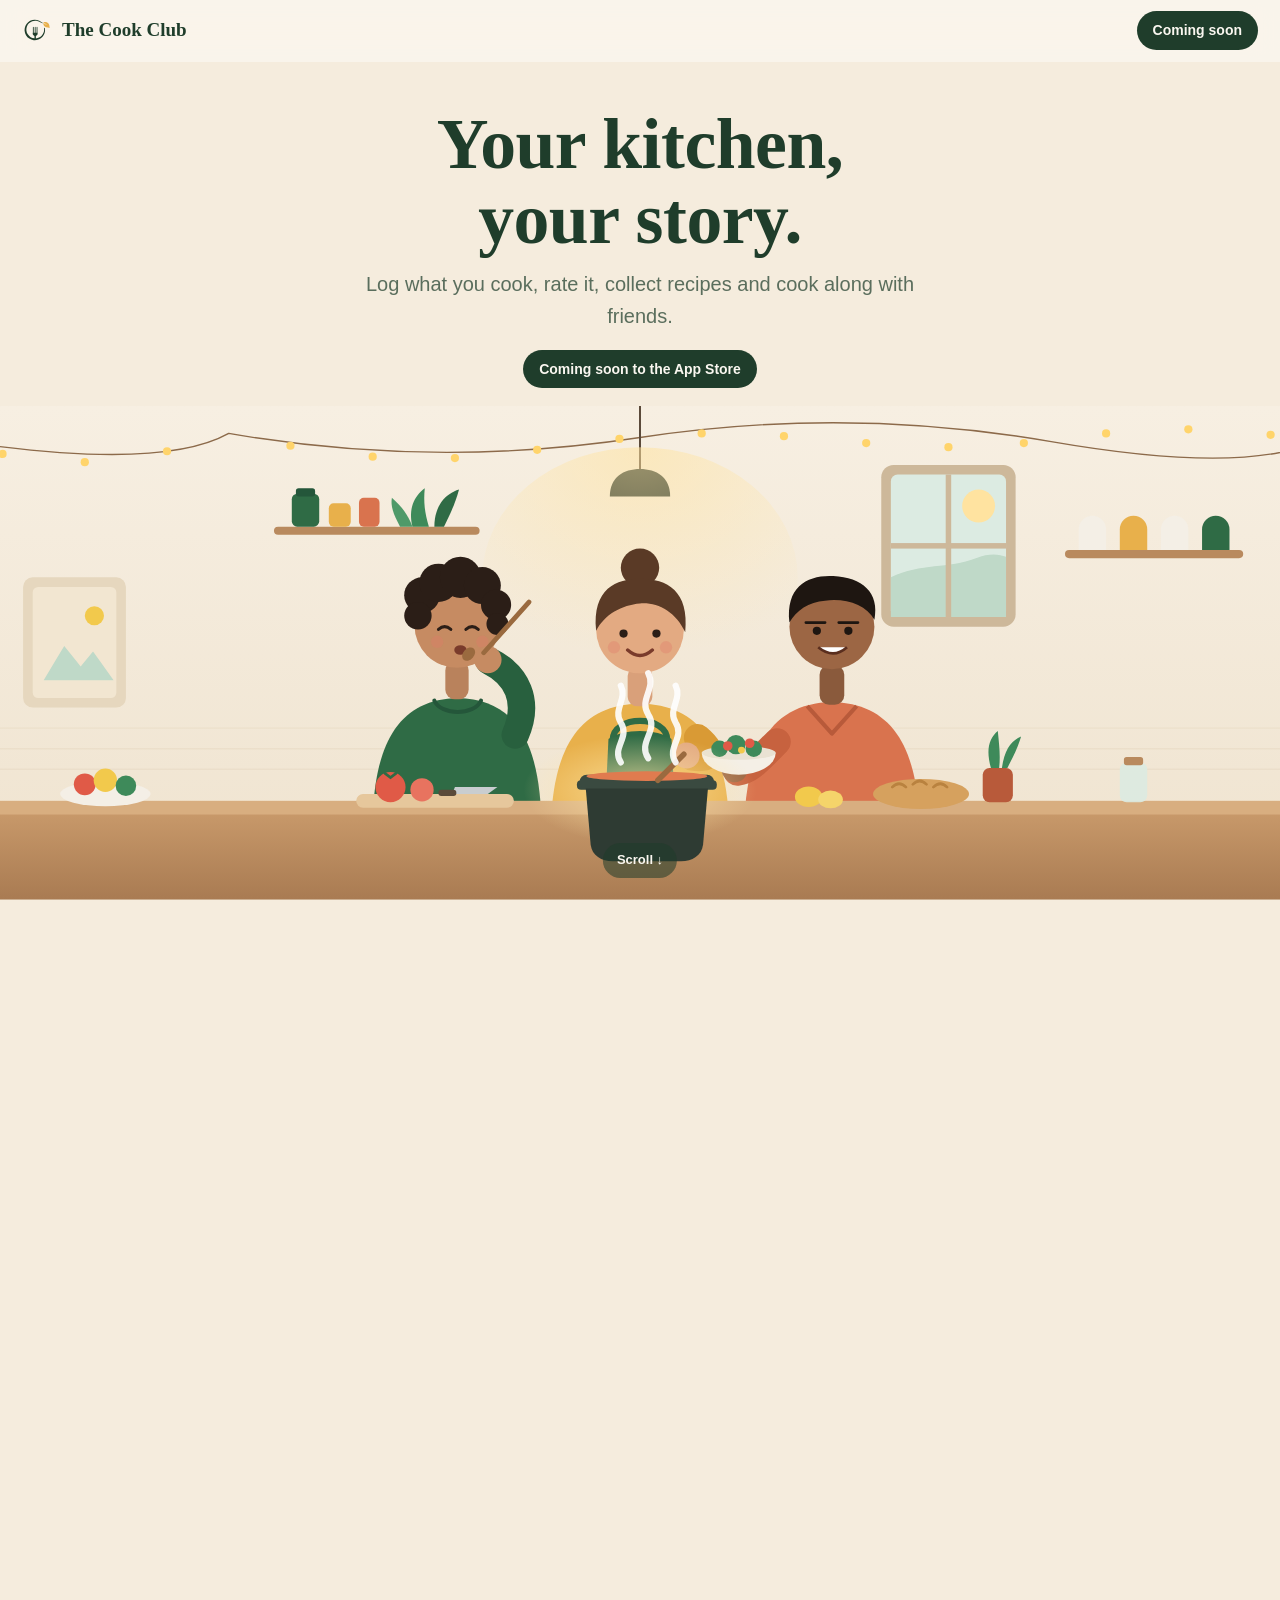
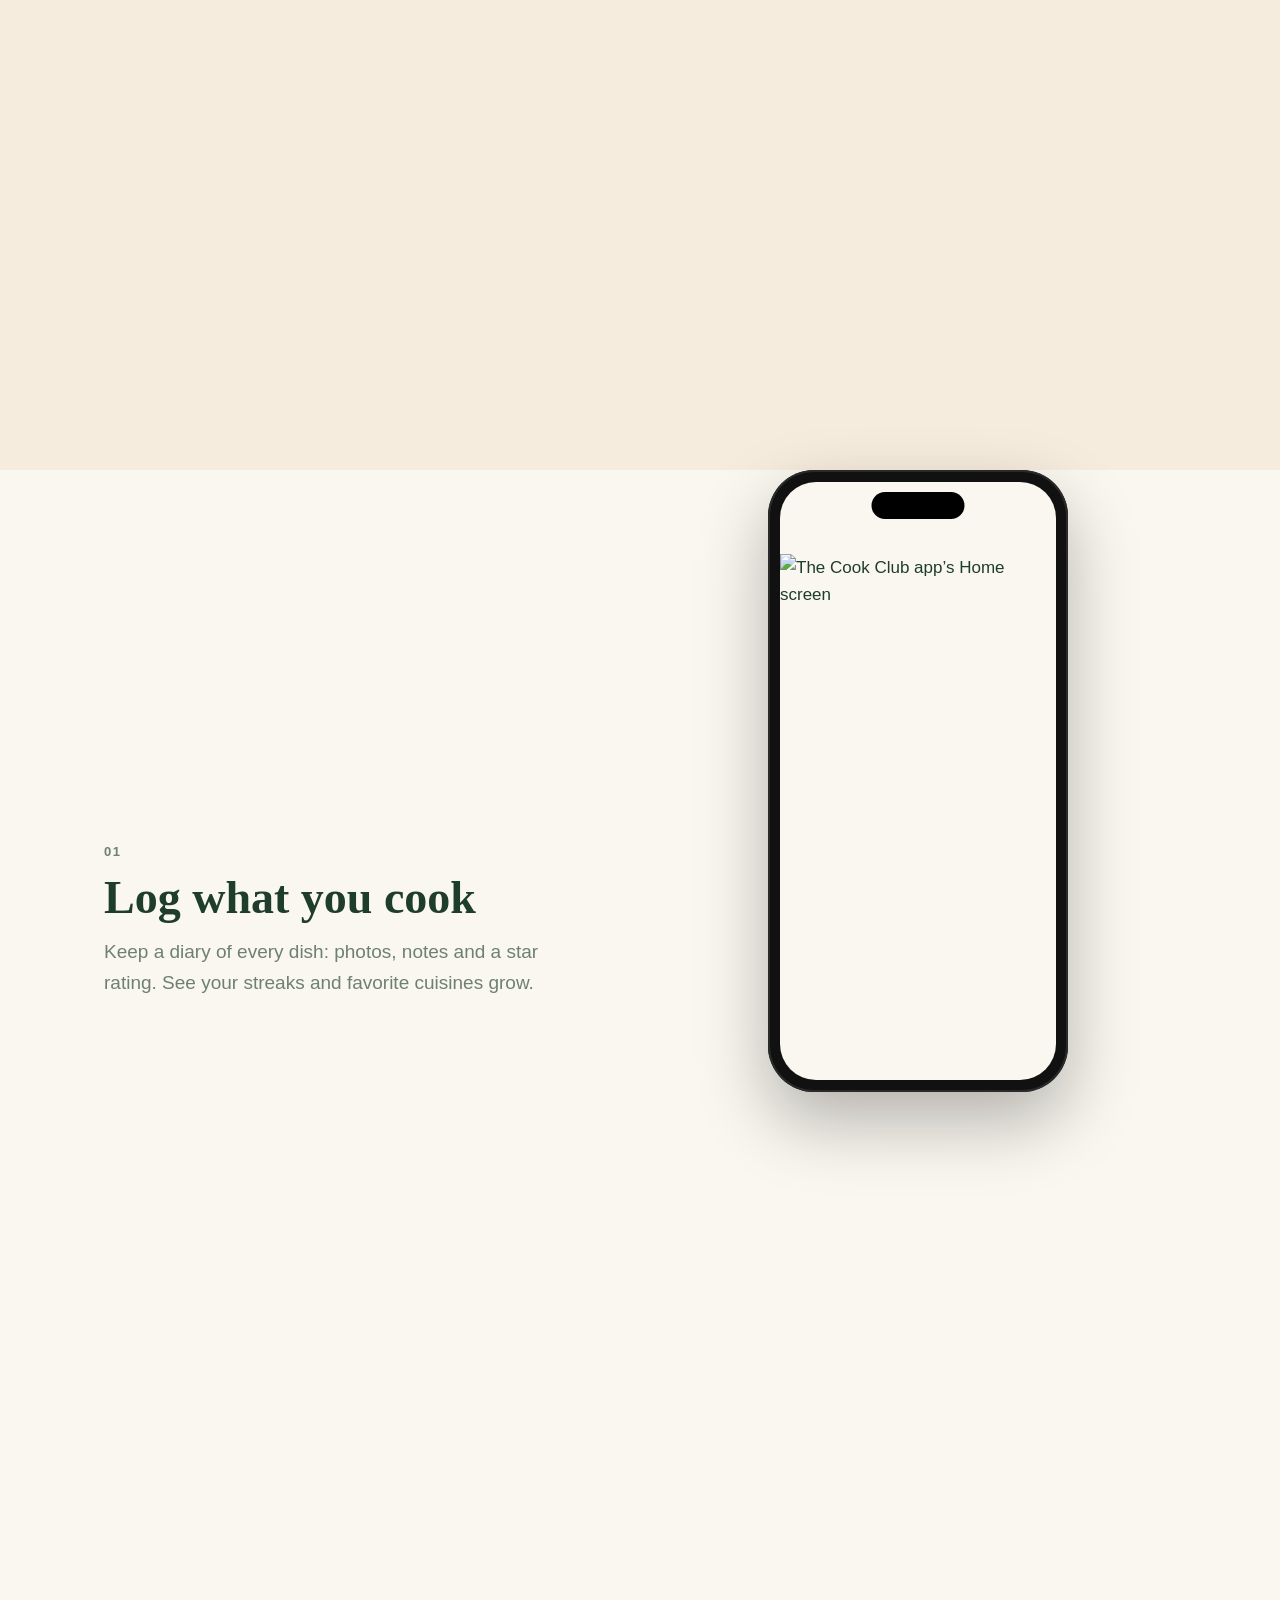
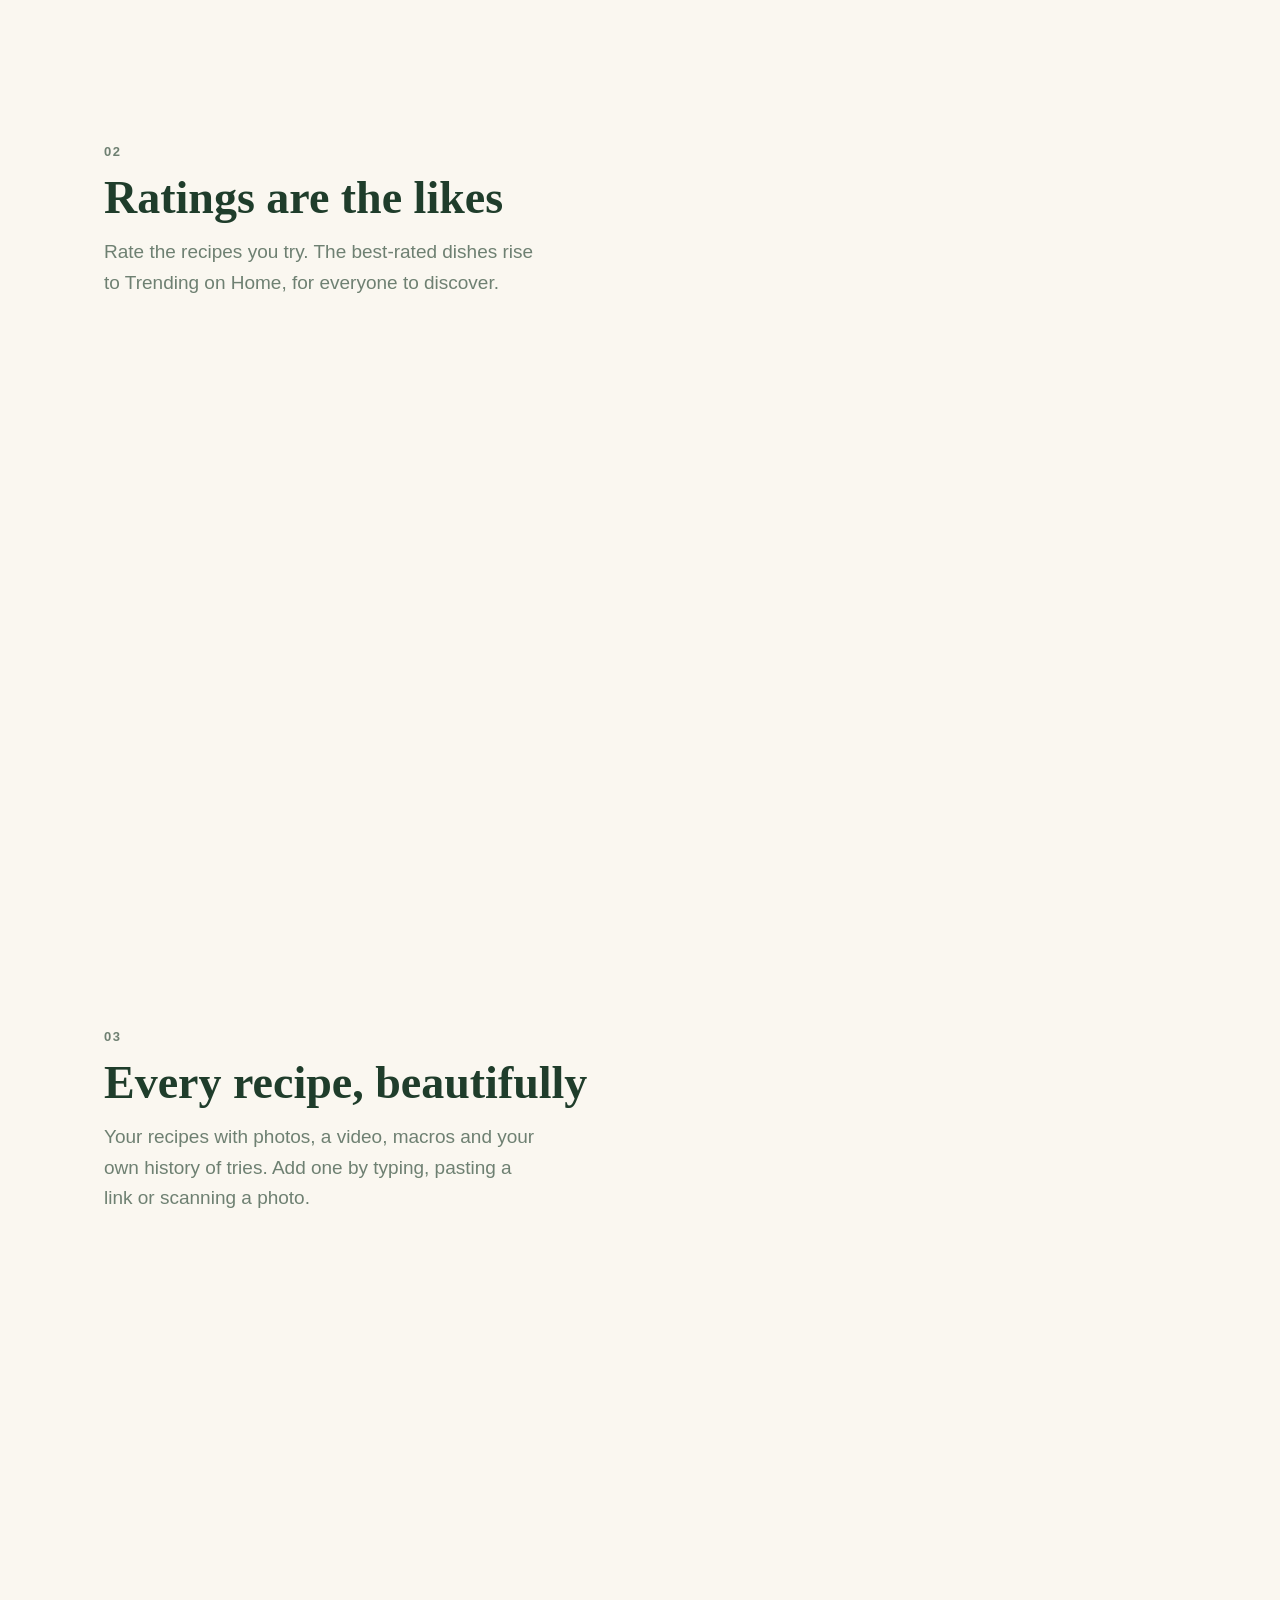
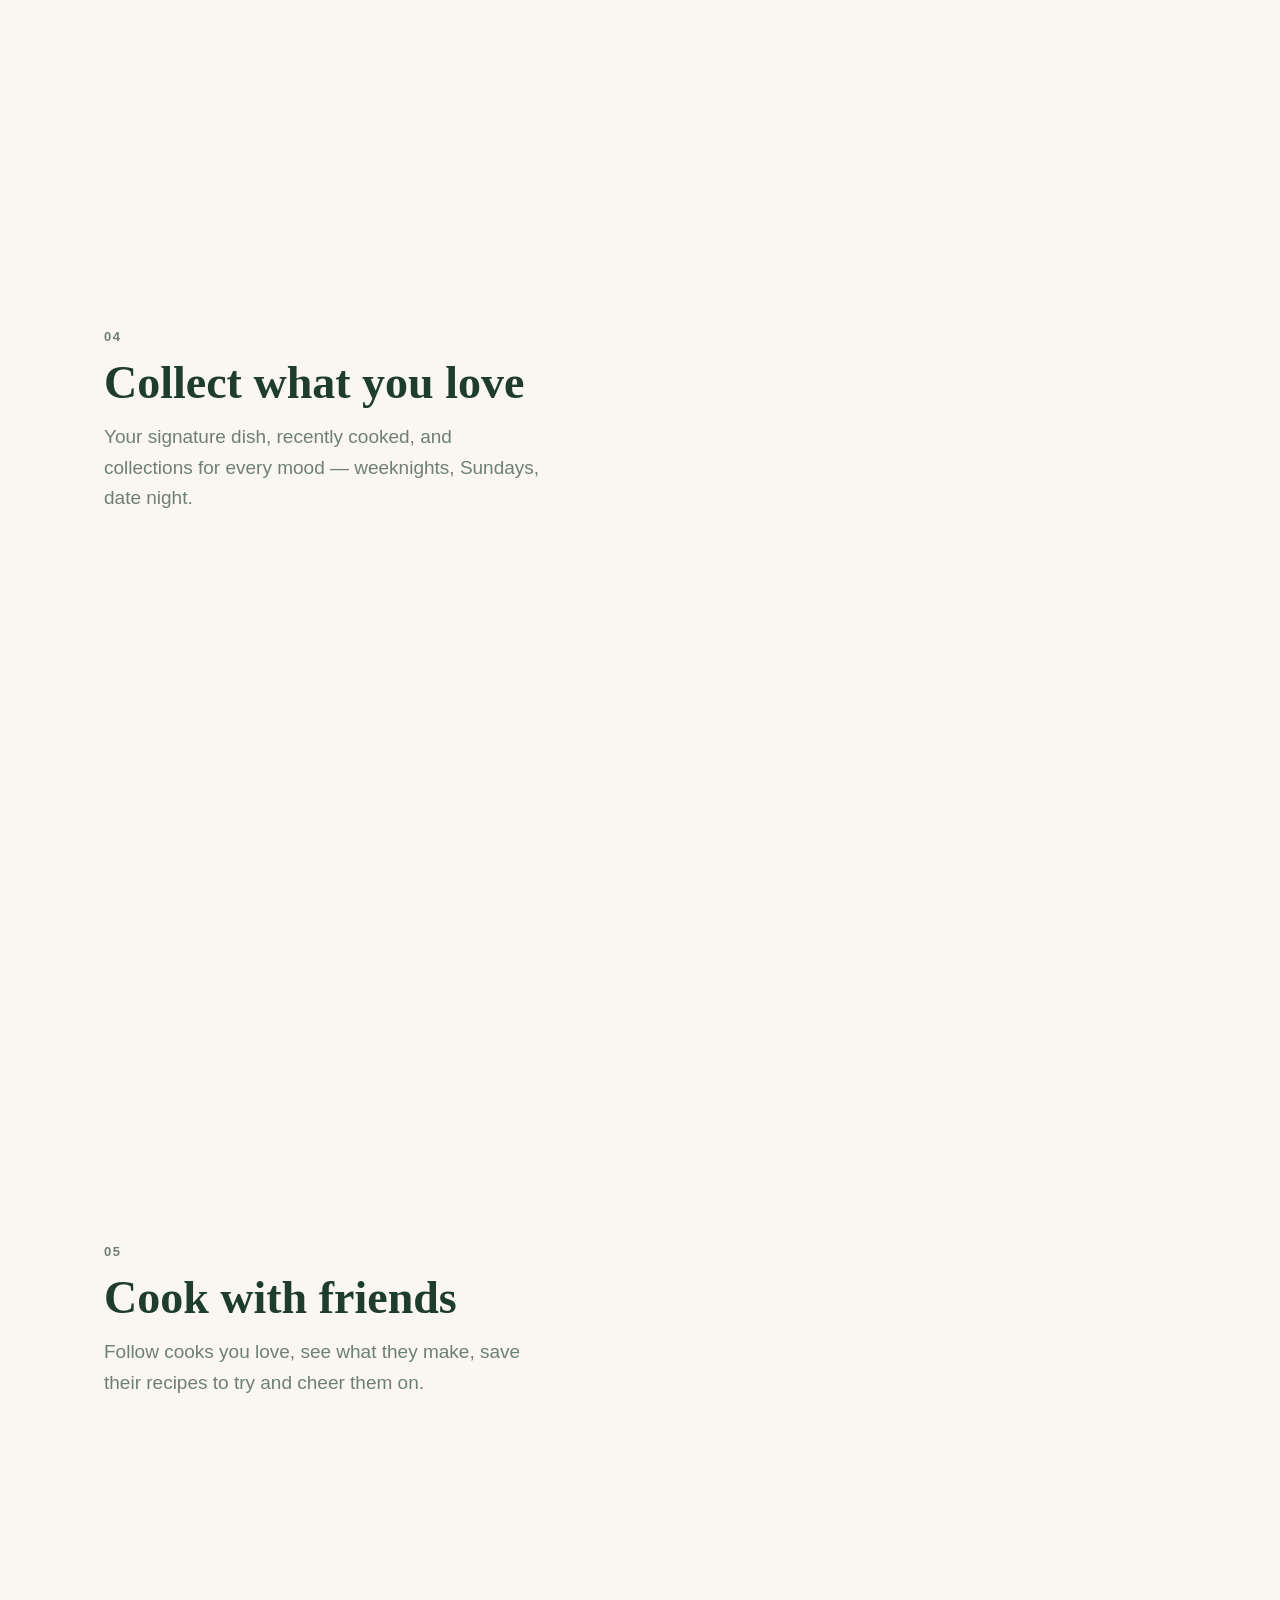
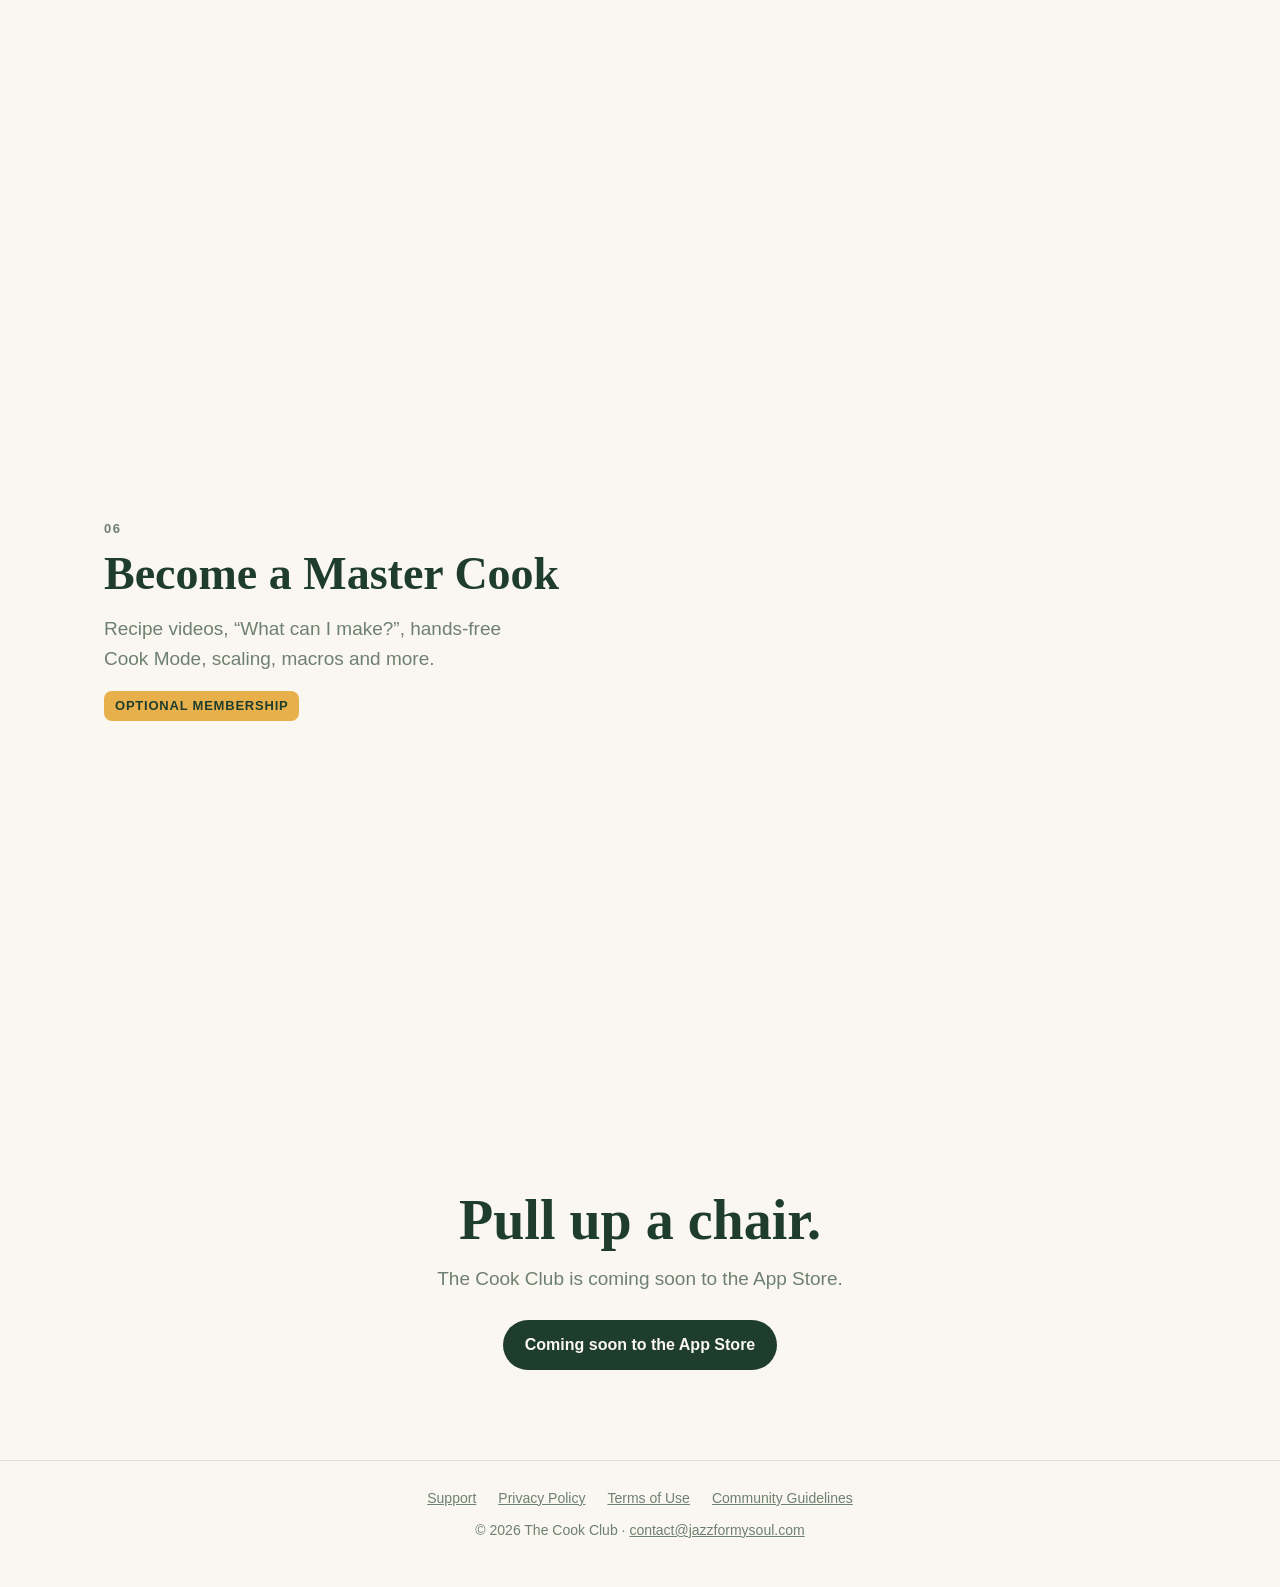
==== commit 388e2a3f: "Add files via upload" ====
--- a/index.html
+++ b/index.html
@@ -9,6 +9,16 @@
 <meta property="og:image" content="https://jointhecookclub.com/email/welcome-cooking.png">
 <link rel="icon" href="logo.svg" type="image/svg+xml">
 <link rel="apple-touch-icon" href="logo.png">
+<script>
+// Links from the app's emails sometimes land here (the site's main address). Send them to the right page.
+(function(){
+  var h = location.hash; if(!h || h.length < 2) return;
+  var p = new URLSearchParams(h.slice(1)), t = p.get('type');
+  if(t === 'recovery'){ location.replace('reset.html' + h); return; }
+  if(t === 'signup' || t === 'email_change' || t === 'email' || t === 'invite'){ location.replace('confirmed.html' + h); return; }
+  if(p.get('error')){ window.__linkError = true; history.replaceState(null, '', location.pathname); }
+})();
+</script>
 <style>
 :root{ --bg:#FAF7F0; --card:#fff; --text:#1F3D2B; --muted:rgba(31,61,43,.64); --line:rgba(31,61,43,.12); --soft:#EFE9DA; --wall:#F5ECDD; }
 @media (prefers-color-scheme: dark){ :root{ --bg:#121212; --card:#1E1E1E; --text:#E3E3E3; --muted:rgba(255,255,255,.62); --line:rgba(255,255,255,.10); --soft:#262626; } }
@@ -42,18 +52,24 @@
 /* features with the phone that stays */
 .features{ position:relative; max-width:1120px; margin:0 auto; padding:0 24px; display:grid; grid-template-columns:1fr 1fr; gap:40px; }
 .phone-col{ position:relative; }
-.phone{ position:sticky; top:calc(50vh - 300px); margin:0 auto; width:290px; height:600px; border-radius:46px; background:#111; padding:12px; box-shadow:0 30px 70px rgba(0,0,0,.28), inset 0 0 0 2px #2a2a2a; }
-.phone .screen{ position:relative; width:100%; height:100%; border-radius:36px; overflow:hidden; background:#fff; }
-.phone img{ position:absolute; inset:0; width:100%; height:100%; object-fit:cover; object-position:top; opacity:0; transform:scale(1.04); transition:opacity .6s ease, transform .8s ease; }
-.phone img.on{ opacity:1; transform:none; }
-.phone .notch{ position:absolute; top:10px; left:50%; transform:translateX(-50%); width:96px; height:26px; background:#111; border-radius:20px; z-index:2; }
+.phone{ position:sticky; top:max(80px, calc(50vh - 280px)); margin:0 auto; width:clamp(220px, calc((100vh - 120px) / 2.17), 300px); border-radius:46px; background:#111; padding:12px; box-shadow:0 30px 70px rgba(0,0,0,.28), inset 0 0 0 2px #2a2a2a; }
+/* one picture of Home that scrolls inside the phone while you scroll the page */
+.phone .screen{ position:relative; width:100%; aspect-ratio:393/852; border-radius:36px; overflow:hidden; background:#FAF7F0; }
+.phone .view{ position:absolute; left:0; right:0; overflow:hidden; }
+.phone .long{ display:block; width:100%; height:auto; will-change:transform; }
+.phone .bar{ position:absolute; left:0; width:100%; height:auto; display:block; }
+.phone .bar.top{ top:0; } .phone .bar.tab{ bottom:0; }
+.phone .notch{ position:absolute; top:22px; left:50%; transform:translateX(-50%); width:31%; aspect-ratio:96/28; background:#000; border-radius:20px; z-index:2; }
+.phone .glow{ position:absolute; left:89.9%; top:93%; width:13%; aspect-ratio:1; transform:translate(-50%,-50%) scale(.6); border-radius:50%; box-shadow:0 0 0 3px #E8B04B, 0 0 18px 4px rgba(232,176,75,.65); opacity:0; transition:opacity .4s, transform .4s; pointer-events:none; }
+.phone.mc-on .glow{ opacity:1; transform:translate(-50%,-50%) scale(1); animation:glow 1.8s ease-in-out infinite; }
+@keyframes glow{ 50%{ box-shadow:0 0 0 3px #E8B04B, 0 0 26px 8px rgba(232,176,75,.4); } }
 .step{ min-height:100vh; display:flex; flex-direction:column; justify-content:center; padding:40px 0; }
 .step .num{ font-weight:800; font-size:13px; letter-spacing:.12em; color:var(--muted); margin-bottom:10px; }
 .step h2{ font-family:Georgia,serif; font-size:clamp(30px,4vw,46px); line-height:1.1; margin:0 0 14px; }
 .step p{ color:var(--muted); font-size:19px; max-width:440px; margin:0; }
 .step{ opacity:.25; transform:translateY(24px); transition:opacity .6s, transform .6s; }
 .step.in{ opacity:1; transform:none; }
-.mc{ display:inline-block; margin-top:16px; font-size:13px; font-weight:800; letter-spacing:.06em; background:#E8B04B; color:#1F3D2B; padding:5px 11px; border-radius:8px; }
+.mc{ display:inline-block; align-self:flex-start; margin-top:16px; font-size:13px; font-weight:800; letter-spacing:.06em; background:#E8B04B; color:#1F3D2B; padding:5px 11px; border-radius:8px; }
 /* end */
 .end{ text-align:center; padding:120px 24px 90px; }
 .end h2{ font-family:Georgia,serif; font-size:clamp(32px,5vw,56px); margin:0 0 12px; line-height:1.1; }
@@ -68,14 +84,20 @@
   .phone-col{ display:none; }
   .step{ min-height:auto; padding:56px 0 30px; text-align:center; align-items:center; }
   .step p{ font-size:17px; }
-  .mini{ display:block; width:210px; height:434px; margin:0 auto 26px; border-radius:34px; background:#111; padding:9px; box-shadow:0 22px 50px rgba(0,0,0,.25); }
-  .mini img{ width:100%; height:100%; object-fit:cover; object-position:top; border-radius:26px; display:block; }
+  .mc{ align-self:center; }
+  .mini{ display:block; position:relative; top:auto; width:210px; margin:0 auto 26px; border-radius:34px; padding:9px; box-shadow:0 22px 50px rgba(0,0,0,.25); }
+  .mini .screen{ border-radius:26px; }
+  .mini .notch{ top:16px; }
 }
-@media (prefers-reduced-motion: reduce){ .st,#lights circle{ animation:none } .step{ opacity:1; transform:none } }
+@media (prefers-reduced-motion: reduce){ .st,#lights circle,.phone.mc-on .glow{ animation:none } .step{ opacity:1; transform:none } }
 </style></head>
 <body>
-<header id="hdr"><a class="brand" href="./"><svg aria-hidden="true" xmlns="http://www.w3.org/2000/svg" viewBox="0 0 453 384"><path fill="currentColor" d="M345.7,164.7 A154.5,154.5 0 1 1 290.7,71.4 C303,80 312,84 322,85 L322,91.5 C311,91 300,88 271.0,71.4 A134.0,134.0 0 1 0 332.8,166.9 A6.5,6.5 0 0 1 345.7,164.7 Z"/><path fill="currentColor" fill-rule="evenodd" d="M320,90 C322,79 338,72 356,73 C384,75 404,92 411,118 C414,131 415,146 418,161 C402,157 383,156 365,151 C342,144 324,128 320,90 Z M324,91.5 C344,96 364,103 384,114 C364,106 344,99.5 323.5,96.5 Z"/><path fill="currentColor" d="M164.5,151 a6.5,6.5 0 0 1 13,0 V238 h-13 Z M192.5,151 a6.5,6.5 0 0 1 13,0 V238 h-13 Z M220.5,151 a6.5,6.5 0 0 1 13,0 V238 h-13 Z M164,232 H234 Q236,232 236,234 V249 C236,263 224,274 209.5,282 V330 H188.5 V282 C174,274 162,263 162,249 V234 Q162,232 164,232 Z"/></svg>The Cook Club</a><span class="pill">Coming soon</span></header>
-
+<header id="hdr"><a class="brand" href="./"><svg aria-hidden="true" xmlns="http://www.w3.org/2000/svg" viewBox="0 0 453 384"><path fill="currentColor" d="M345.7,164.7 A154.5,154.5 0 1 1 290.7,71.4 C303,80 312,84 322,85 L322,91.5 C311,91 300,88 271.0,71.4 A134.0,134.0 0 1 0 332.8,166.9 A6.5,6.5 0 0 1 345.7,164.7 Z"/><path fill="#E8B04B" fill-rule="evenodd" d="M320,90 C322,79 338,72 356,73 C384,75 404,92 411,118 C414,131 415,146 418,161 C402,157 383,156 365,151 C342,144 324,128 320,90 Z M324,91.5 C344,96 364,103 384,114 C364,106 344,99.5 323.5,96.5 Z"/><path fill="currentColor" d="M164.5,151 a6.5,6.5 0 0 1 13,0 V238 h-13 Z M192.5,151 a6.5,6.5 0 0 1 13,0 V238 h-13 Z M220.5,151 a6.5,6.5 0 0 1 13,0 V238 h-13 Z M164,232 H234 Q236,232 236,234 V249 C236,263 224,274 209.5,282 V330 H188.5 V282 C174,274 162,263 162,249 V234 Q162,232 164,232 Z"/></svg>The Cook Club</a><span class="pill">Coming soon</span></header>
+
+<div id="linkerr" style="display:none;position:fixed;z-index:60;top:72px;left:50%;transform:translateX(-50%);width:min(560px,calc(100% - 32px));background:#FFF4E5;color:#7A4A12;border:1px solid #F0C98A;border-radius:14px;padding:12px 16px;font-size:15px;line-height:1.45;box-shadow:0 10px 30px rgba(0,0,0,.15);">
+  <b>That link has expired or was already used.</b> Open The Cook Club and ask for a new one (for a password: tap “Forgot password?” again). Only the newest email’s link works.
+  <span onclick="this.parentNode.style.display='none'" style="float:right;cursor:pointer;font-weight:800;margin-left:10px;">✕</span>
+</div>
 <section class="hero" id="hero">
   <div class="stick">
     <div class="title" id="title">
@@ -234,14 +256,14 @@
 
 <section class="features" id="features">
   <div class="steps">
-    <div class="step" data-shot="0"><div class="num">01</div><h2>Log what you cook</h2><p>Keep a diary of every dish: photos, notes and a star rating. See your streaks and favorite cuisines grow.</p></div>
-    <div class="step" data-shot="1"><div class="num">02</div><h2>Ratings are the likes</h2><p>Rate the recipes you try. The best-rated dishes rise to Trending on Home, for everyone to discover.</p></div>
-    <div class="step" data-shot="2"><div class="num">03</div><h2>Every recipe, beautifully</h2><p>Your recipes with photos, a video, macros and your own history of tries. Add one by typing, pasting a link or scanning a photo.</p></div>
-    <div class="step" data-shot="3"><div class="num">04</div><h2>Collect what you love</h2><p>Your signature dish, recently cooked, and collections for every mood — weeknights, Sundays, date night.</p></div>
-    <div class="step" data-shot="4"><div class="num">05</div><h2>Cook with friends</h2><p>Follow cooks you love, see what they make, save their recipes to try and cheer them on.</p></div>
-    <div class="step" data-shot="5"><div class="num">06</div><h2>Become a Master Cook</h2><p>Recipe videos, “What can I make?”, hands-free Cook Mode, scaling, macros and more.</p><span class="mc">OPTIONAL MEMBERSHIP</span></div>
+    <div class="step" data-shot="0"><div class="phone mini"><div class="screen"><div class="view"><img class="long" src="img/phone-home.jpg" alt=""></div><img class="bar top" src="img/phone-top.png" alt=""><img class="bar tab" src="img/phone-tab.png" alt=""><span class="glow"></span></div><div class="notch"></div></div><div class="num">01</div><h2>Log what you cook</h2><p>Keep a diary of every dish: photos, notes and a star rating. See your streaks and favorite cuisines grow.</p></div>
+    <div class="step" data-shot="1"><div class="phone mini"><div class="screen"><div class="view"><img class="long" src="img/phone-home.jpg" alt=""></div><img class="bar top" src="img/phone-top.png" alt=""><img class="bar tab" src="img/phone-tab.png" alt=""><span class="glow"></span></div><div class="notch"></div></div><div class="num">02</div><h2>Ratings are the likes</h2><p>Rate the recipes you try. The best-rated dishes rise to Trending on Home, for everyone to discover.</p></div>
+    <div class="step" data-shot="2"><div class="phone mini"><div class="screen"><div class="view"><img class="long" src="img/phone-home.jpg" alt=""></div><img class="bar top" src="img/phone-top.png" alt=""><img class="bar tab" src="img/phone-tab.png" alt=""><span class="glow"></span></div><div class="notch"></div></div><div class="num">03</div><h2>Every recipe, beautifully</h2><p>Your recipes with photos, a video, macros and your own history of tries. Add one by typing, pasting a link or scanning a photo.</p></div>
+    <div class="step" data-shot="3"><div class="phone mini"><div class="screen"><div class="view"><img class="long" src="img/phone-home.jpg" alt=""></div><img class="bar top" src="img/phone-top.png" alt=""><img class="bar tab" src="img/phone-tab.png" alt=""><span class="glow"></span></div><div class="notch"></div></div><div class="num">04</div><h2>Collect what you love</h2><p>Your signature dish, recently cooked, and collections for every mood — weeknights, Sundays, date night.</p></div>
+    <div class="step" data-shot="4"><div class="phone mini"><div class="screen"><div class="view"><img class="long" src="img/phone-home.jpg" alt=""></div><img class="bar top" src="img/phone-top.png" alt=""><img class="bar tab" src="img/phone-tab.png" alt=""><span class="glow"></span></div><div class="notch"></div></div><div class="num">05</div><h2>Cook with friends</h2><p>Follow cooks you love, see what they make, save their recipes to try and cheer them on.</p></div>
+    <div class="step" data-shot="5"><div class="phone mini"><div class="screen"><div class="view"><img class="long" src="img/phone-home.jpg" alt=""></div><img class="bar top" src="img/phone-top.png" alt=""><img class="bar tab" src="img/phone-tab.png" alt=""><span class="glow"></span></div><div class="notch"></div></div><div class="num">06</div><h2>Become a Master Cook</h2><p>Recipe videos, “What can I make?”, hands-free Cook Mode, scaling, macros and more.</p><span class="mc">OPTIONAL MEMBERSHIP</span></div>
   </div>
-  <div class="phone-col"><div class="phone"><div class="notch"></div><div class="screen"><img src="img/app-log.jpg" alt="" class="on"><img src="img/app-home.jpg" alt=""><img src="img/app-recipe.jpg" alt=""><img src="img/app-recipes.jpg" alt=""><img src="img/app-profile.jpg" alt=""><img src="img/app-premium.jpg" alt=""></div></div></div>
+  <div class="phone-col"><div class="phone"><div class="screen"><div class="view"><img class="long" src="img/phone-home.jpg" alt="The Cook Club app’s Home screen"></div><img class="bar top" src="img/phone-top.png" alt=""><img class="bar tab" src="img/phone-tab.png" alt=""><span class="glow"></span></div><div class="notch"></div></div></div>
 </section>
 
 <section class="end">
@@ -253,6 +275,7 @@
 
 <script>
 (function(){
+  if(window.__linkError){ var le = document.getElementById('linkerr'); if(le) le.style.display = 'block'; }
   var reduce = window.matchMedia && window.matchMedia('(prefers-reduced-motion: reduce)').matches;
   var hero = document.getElementById('hero'), scene = document.getElementById('scene'), title = document.getElementById('title'), hint = document.getElementById('hint'), hdr = document.getElementById('hdr');
   var L = { bg: scene.querySelector('#bg'), people: scene.querySelector('#people'), fg: scene.querySelector('#fg'), steam: scene.querySelector('#steam') };
@@ -274,12 +297,38 @@
   }
   window.addEventListener('scroll', function(){ if(!ticking){ ticking = true; requestAnimationFrame(frame); } }, { passive:true });
   window.addEventListener('resize', frame); frame();
-  // the phone shows the screen for the step you're reading
-  var shots = document.querySelectorAll('.phone img'), steps = document.querySelectorAll('.step');
-  var io = new IntersectionObserver(function(es){ es.forEach(function(e){
-    if(e.isIntersecting){ e.target.classList.add('in'); var i = +e.target.dataset.shot; shots.forEach(function(s, k){ s.classList.toggle('on', k === i); }); }
-    else e.target.classList.remove('in');
-  }); }, { rootMargin:'-45% 0px -45% 0px' });
+  // the phone scrolls through Home as you read: each step stops the phone at its part of Home
+  var P = {"width":393,"topH":102,"tabH":81,"viewH":669,"longH":2360,"anchors":{"log":0,"search":114,"week":261,"trending":520,"friends":762,"popular":832,"quick":1560,"cuisine":1801,"because":2112}}, steps = [].slice.call(document.querySelectorAll('.step'));
+  var max = P.longH - P.viewH;
+  var stops = steps.map(function(s, i){ return steps.length > 1 ? max * i / (steps.length - 1) : 0; });
+  var big = document.querySelector('.phone-col .phone'), minis = steps.map(function(s){ return s.querySelector('.mini'); });
+  [].forEach.call(document.querySelectorAll('.phone'), function(ph){
+    var v = ph.querySelector('.view'); v.style.top = (P.topH / 852 * 100) + '%'; v.style.height = (P.viewH / 852 * 100) + '%';
+  });
+  function clamp(x){ return Math.max(0, Math.min(1, x)); }
+  function ease(t){ if(reduce) return t < .5 ? 0 : 1; return clamp(t); }   // smooth, steady scroll
+  function place(ph, off){ var img = ph.querySelector('.long'), k = ph.querySelector('.screen').clientWidth / P.width; img.style.transform = 'translateY(' + (-off * k).toFixed(1) + 'px)'; }
+  function phoneFrame(){
+    var vh = window.innerHeight, mid = vh / 2;
+    if(big && big.offsetParent){
+      var c = steps.map(function(s){ var r = s.getBoundingClientRect(); return r.top + r.height / 2; }), n = c.length, off, active = 0;
+      if(mid <= c[0]) off = stops[0];
+      else if(mid >= c[n - 1]){ off = stops[n - 1]; active = n - 1; }
+      else for(var i = 0; i < n - 1; i++) if(mid < c[i + 1]){ var t = ease((mid - c[i]) / (c[i + 1] - c[i])); off = stops[i] + (stops[i + 1] - stops[i]) * t; active = t > .5 ? i + 1 : i; break; }
+      place(big, off);
+      big.classList.toggle('mc-on', active === n - 1 && Math.abs(c[n - 1] - mid) < vh * .45);
+    }
+    minis.forEach(function(m, i){ if(!m || !m.offsetParent) return;
+      var r = m.getBoundingClientRect(); if(r.bottom < -50 || r.top > vh + 50) return;
+      var t = ease((vh - r.top) / (vh * .7)), from = stops[Math.max(0, i - 1)];
+      place(m, from + (stops[i] - from) * t);
+      m.classList.toggle('mc-on', i === steps.length - 1 && t > .9);
+    });
+  }
+  var pt = false;
+  window.addEventListener('scroll', function(){ if(!pt){ pt = true; requestAnimationFrame(function(){ pt = false; phoneFrame(); }); } }, { passive:true });
+  window.addEventListener('resize', phoneFrame); window.addEventListener('load', phoneFrame); phoneFrame();
+  var io = new IntersectionObserver(function(es){ es.forEach(function(e){ e.target.classList.toggle('in', e.isIntersecting); }); }, { rootMargin:'-35% 0px -35% 0px' });
   steps.forEach(function(s){ io.observe(s); });
 })();
 </script>
